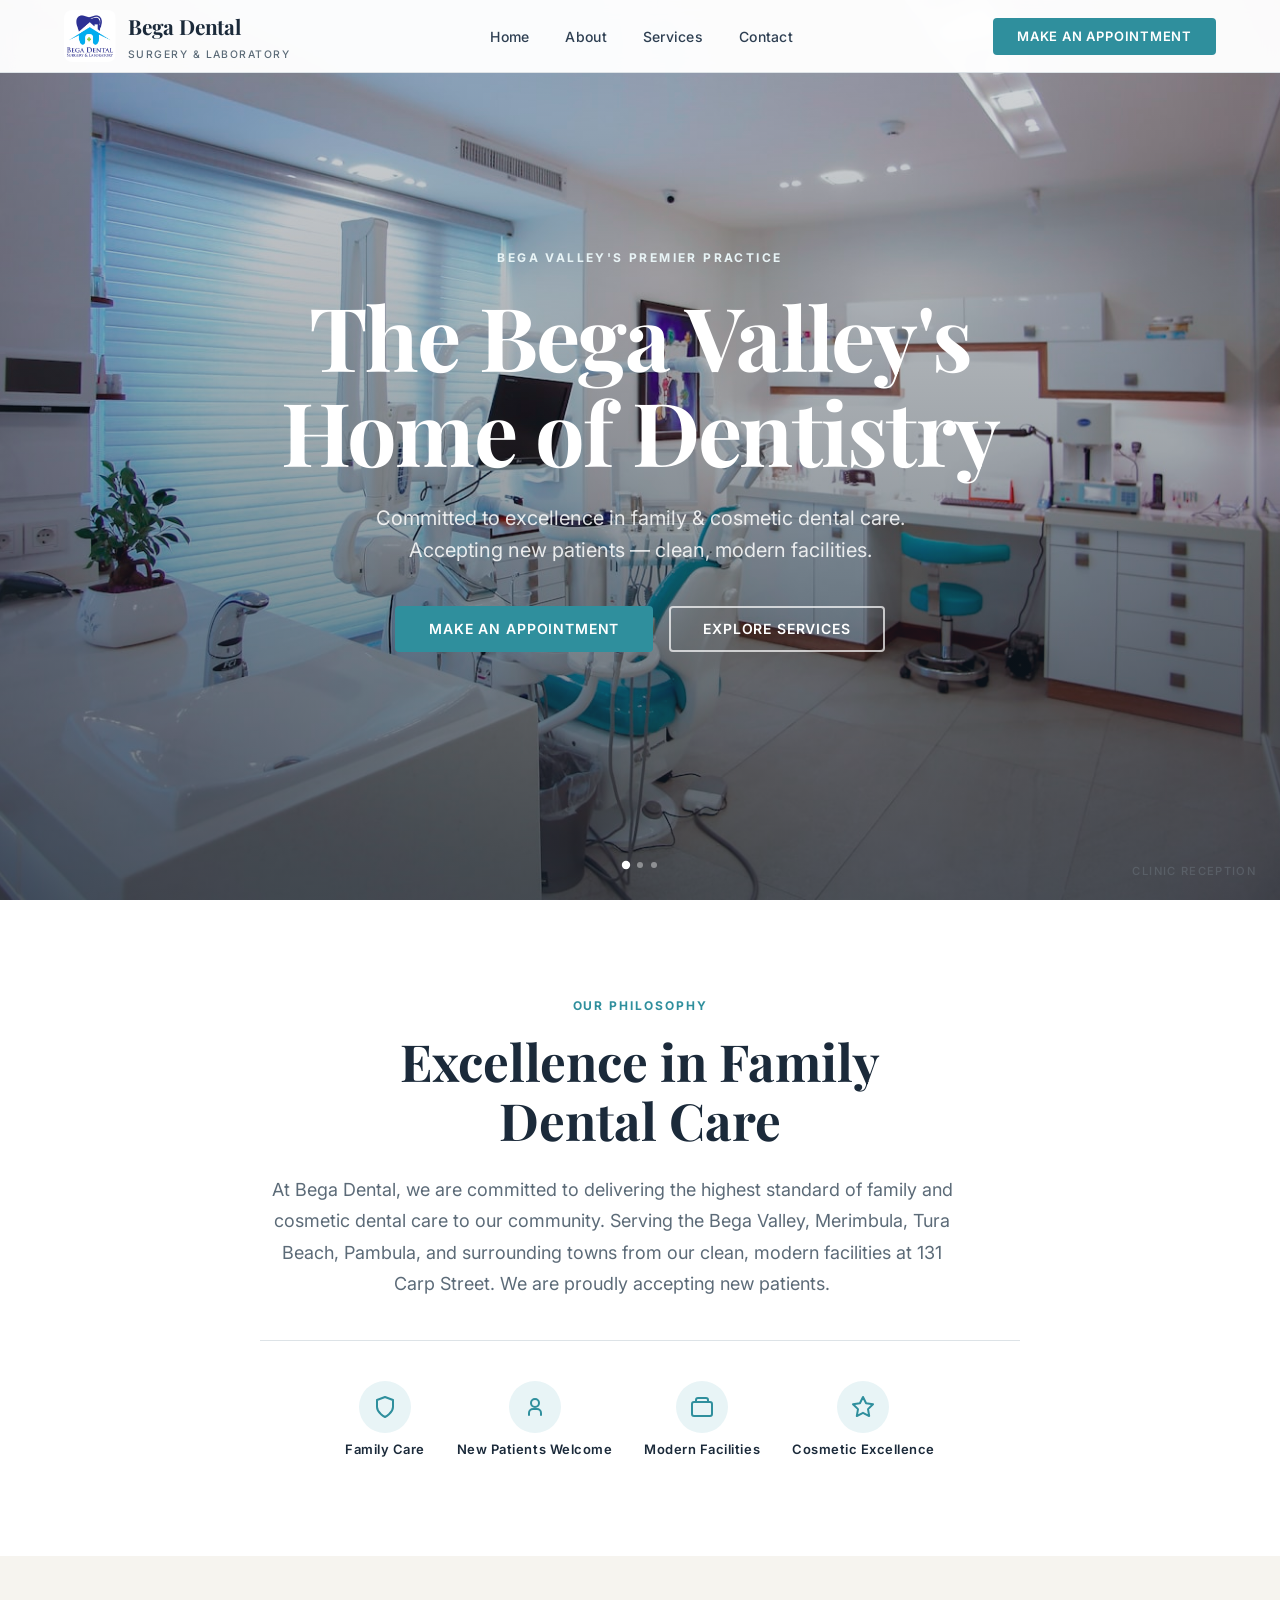
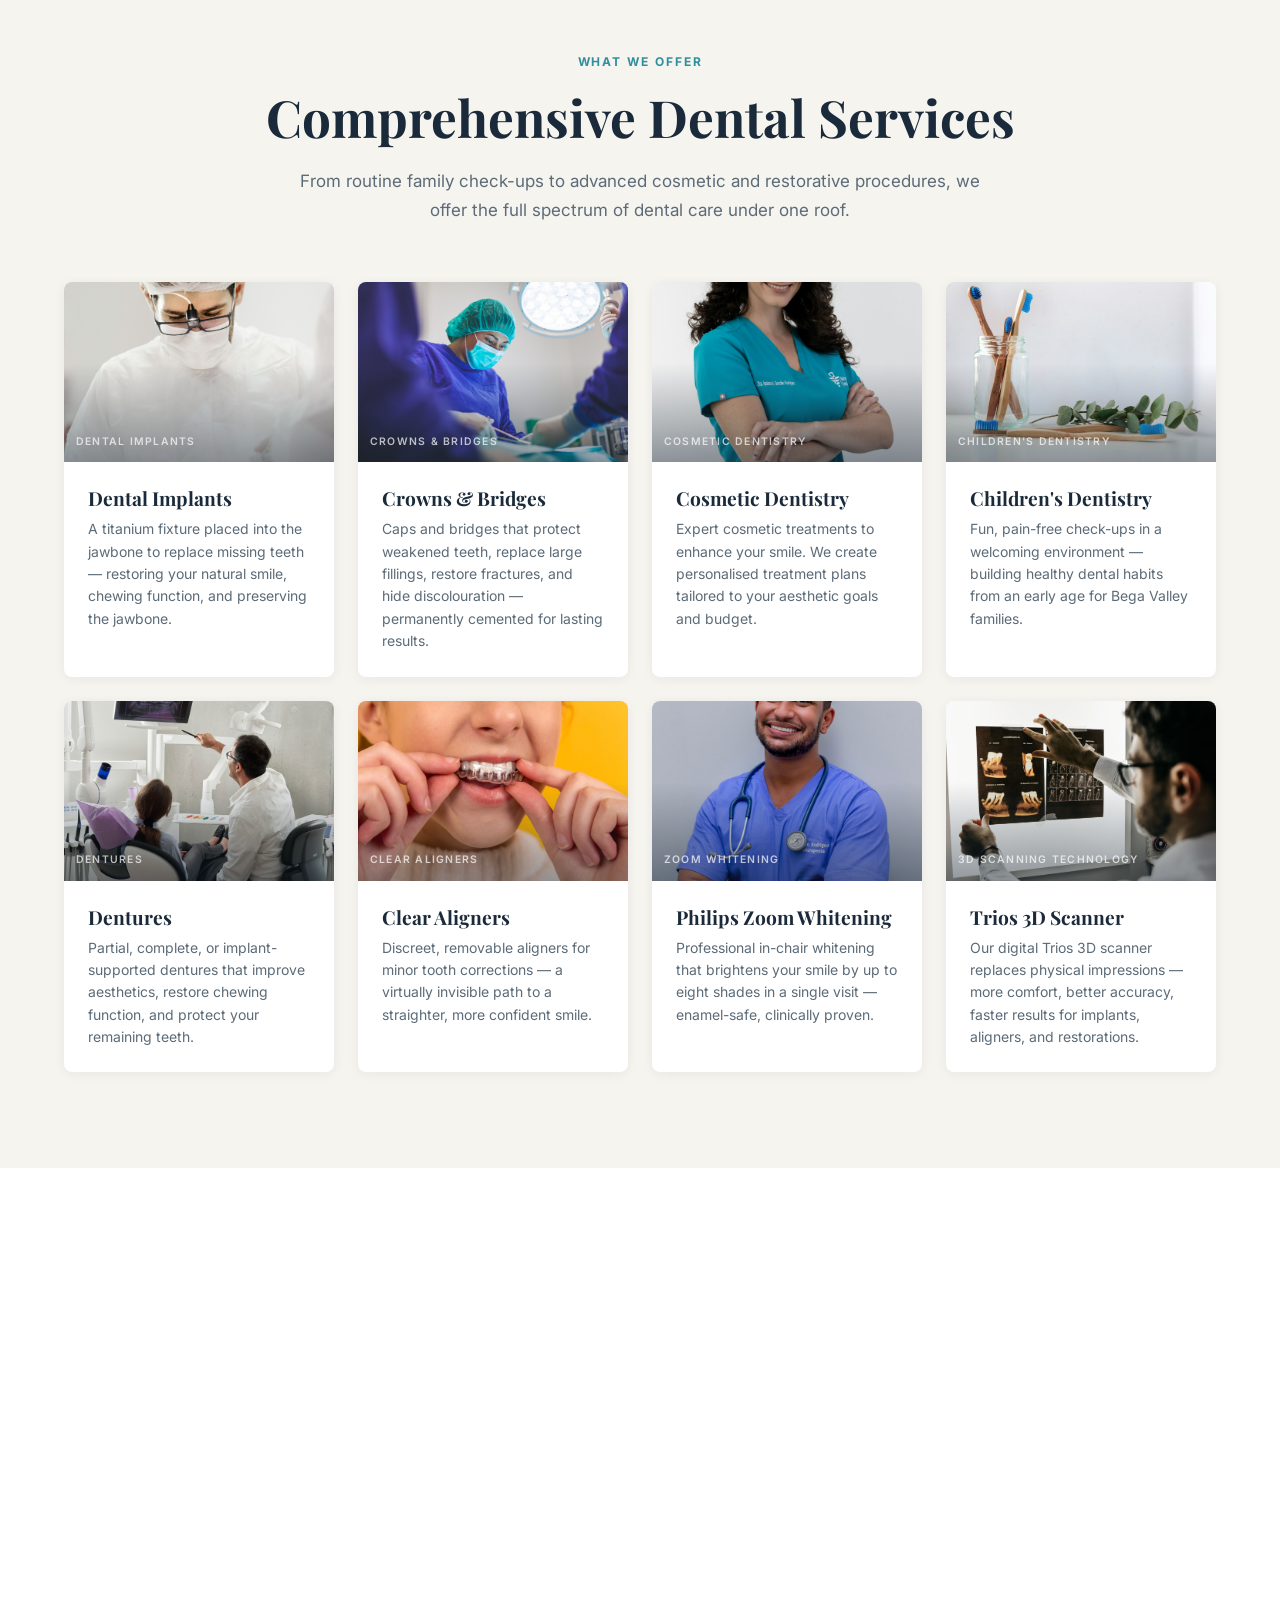
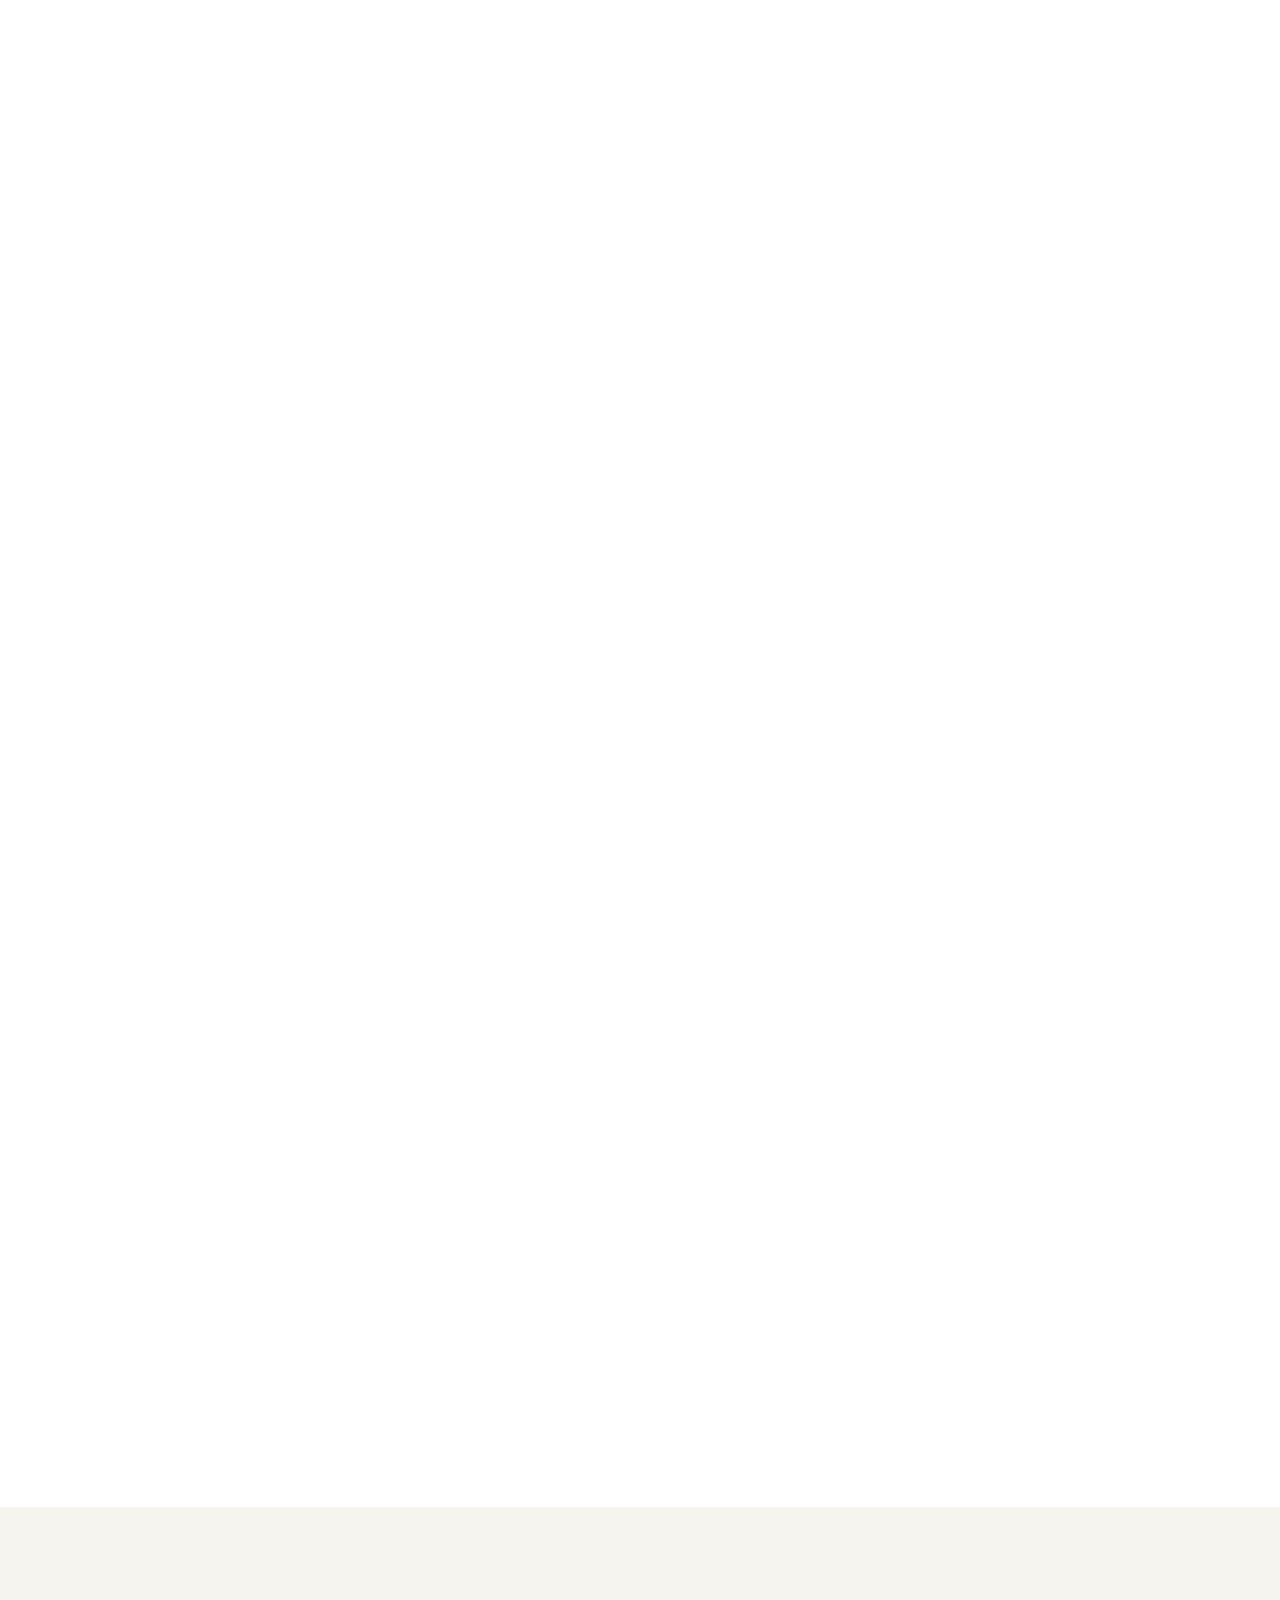
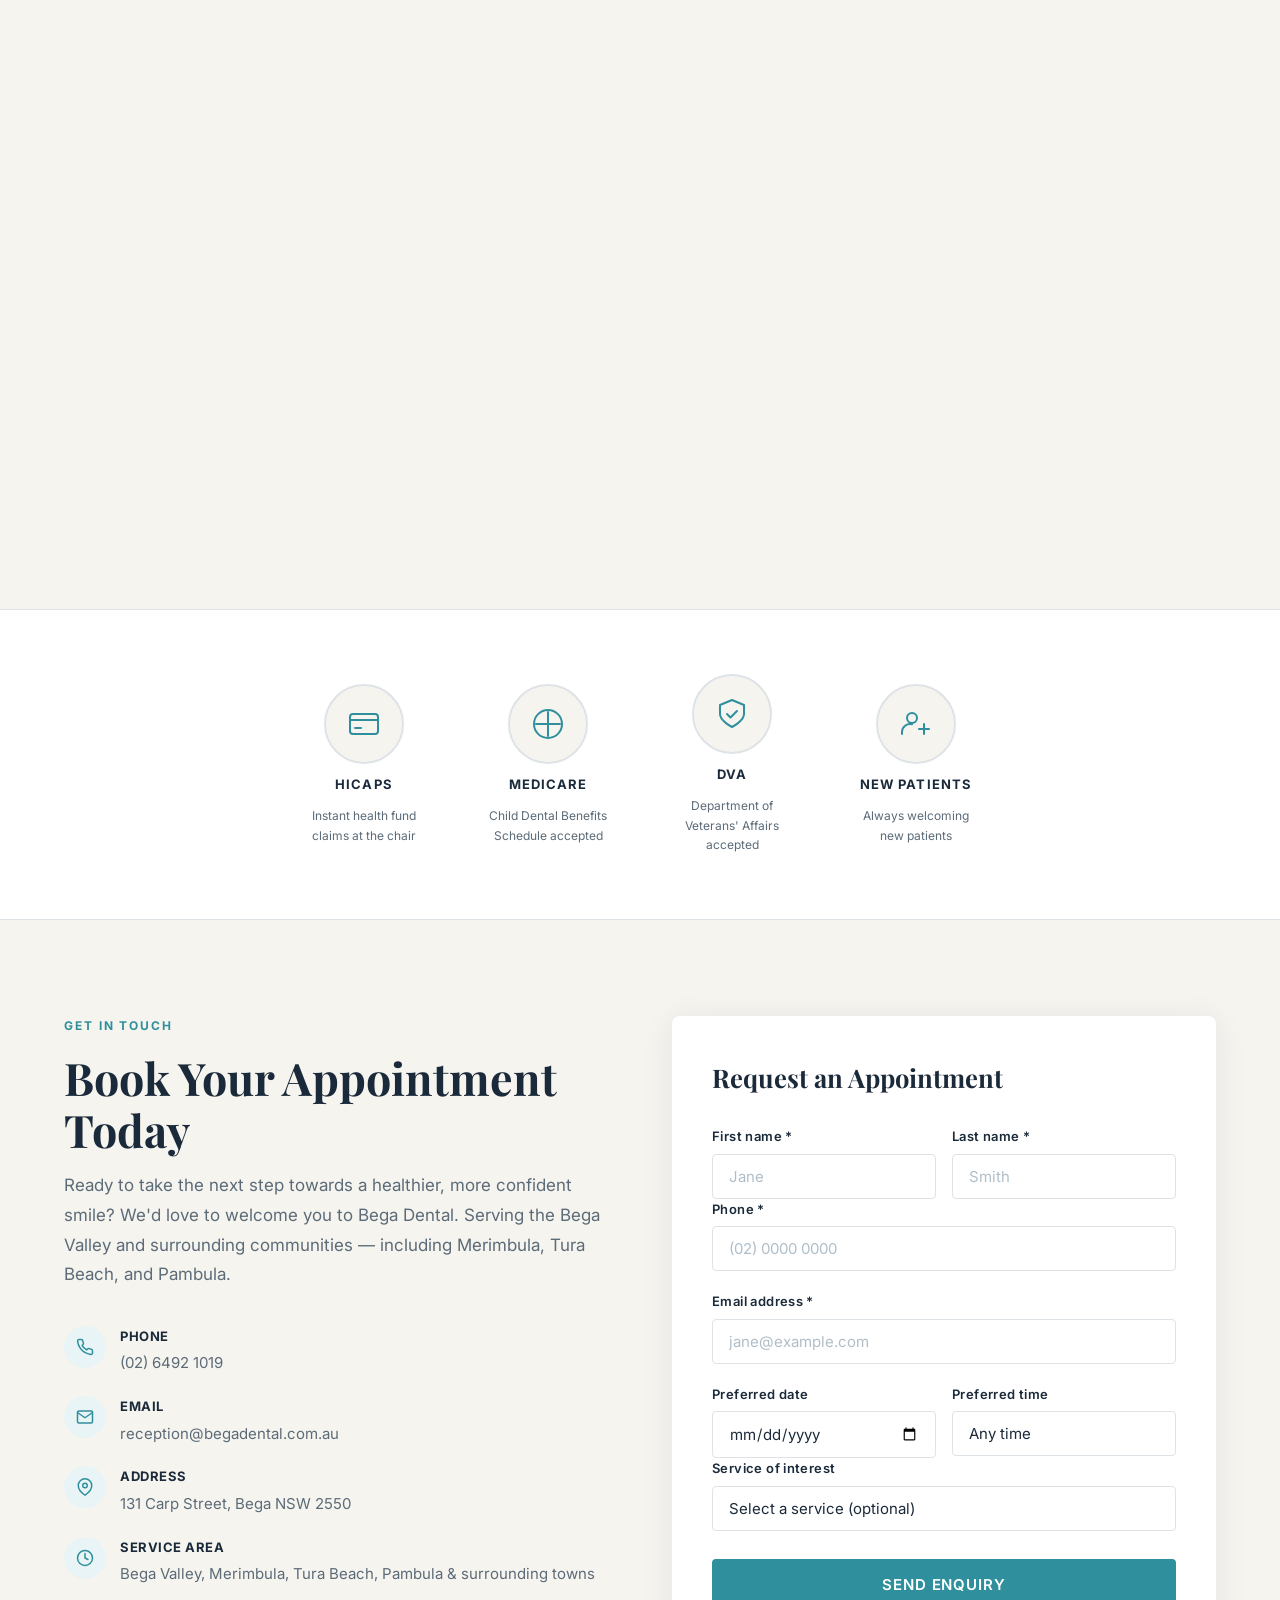
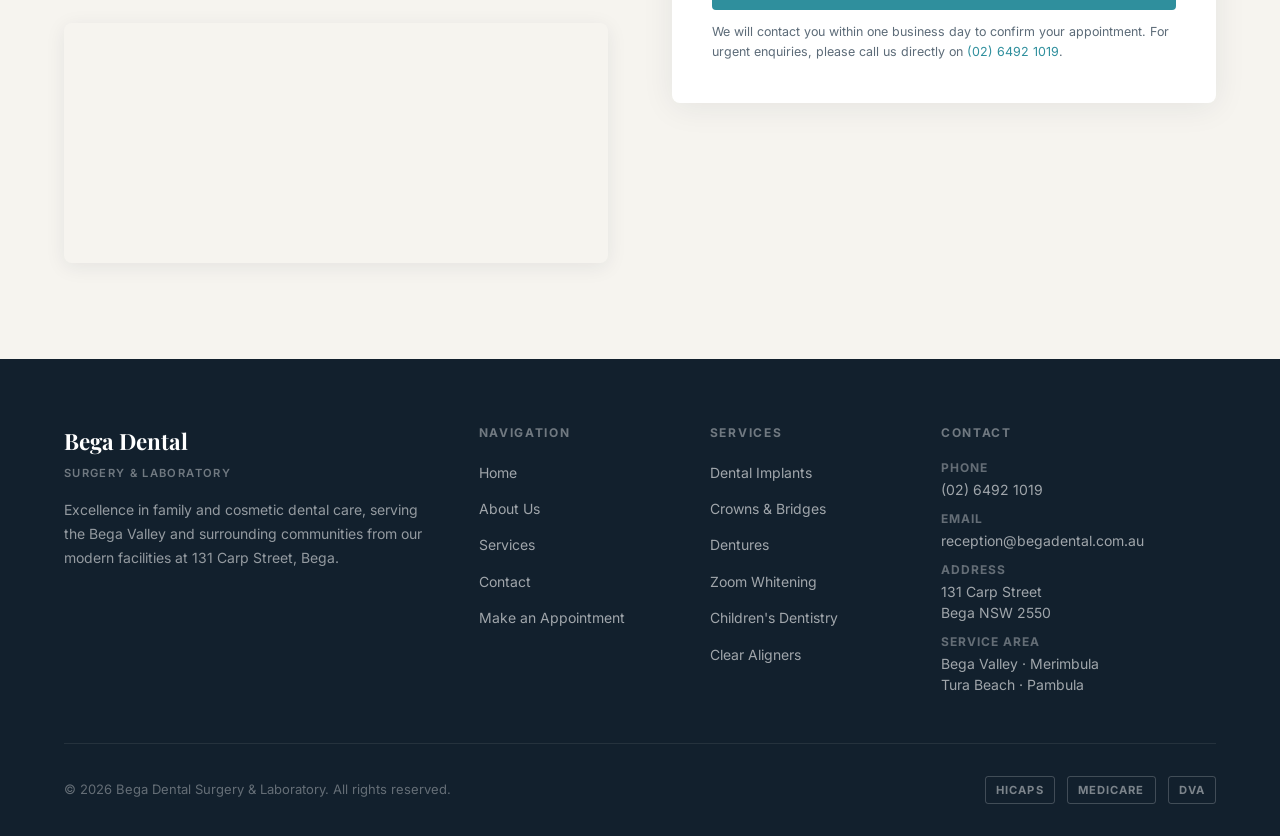
==== index.html @ 16ac5fbd "Bega Dental website redesign preview Single-page homepage concept with the practice's real content (" ====
<!DOCTYPE html>
<html lang="en">
<head>
  <meta charset="UTF-8">
  <meta name="viewport" content="width=device-width, initial-scale=1.0">
  <title>Bega Dental — Excellence in Family Dental Care</title>
  <meta name="description" content="Bega Dental provides excellence in family and cosmetic dental care in Bega Valley, Merimbula, Tura Beach, and Pambula. Call (02) 6492 1019.">
  <link rel="preconnect" href="https://fonts.googleapis.com">
  <link rel="preconnect" href="https://fonts.gstatic.com" crossorigin>
  <link href="https://fonts.googleapis.com/css2?family=Playfair+Display:wght@400;700&family=Inter:wght@400;500;600;700&display=swap" rel="stylesheet">
  <link rel="stylesheet" href="styles.css">
</head>
<body>

  <a class="skip-link" href="#main">Skip to main content</a>

  <!-- ========================================================
       NAV
       ======================================================== -->
  <nav id="site-nav" aria-label="Main navigation">
    <div class="container">
      <div class="nav-inner">
        <a href="#" class="nav-logo" aria-label="Bega Dental — home">
          <img class="nav-logo-img" src="images/logo.jpg" alt="Bega Dental Surgery &amp; Laboratory logo" width="52" height="52">
          <span class="nav-logo-text">
            <span class="nav-logo-name">Bega Dental</span>
            <span class="nav-logo-sub">Surgery &amp; Laboratory</span>
          </span>
        </a>

        <ul class="nav-links" role="list">
          <li><a href="#">Home</a></li>
          <li><a href="#mission">About</a></li>
          <li><a href="#services">Services</a></li>
          <li><a href="#contact">Contact</a></li>
        </ul>

        <a href="#contact" class="btn btn-primary nav-cta">Make an Appointment</a>

        <button
          class="nav-hamburger"
          aria-label="Toggle navigation menu"
          aria-expanded="false"
          aria-controls="mobile-menu"
        >
          <span></span>
          <span></span>
          <span></span>
        </button>
      </div>

      <div class="nav-mobile" id="mobile-menu" role="navigation" aria-label="Mobile navigation">
        <a href="#">Home</a>
        <a href="#mission">About</a>
        <a href="#services">Services</a>
        <a href="#contact">Contact</a>
        <a href="#contact" class="btn btn-primary" style="margin-top:8px;text-align:center;">Make an Appointment</a>
      </div>
    </div>
  </nav>

  <main id="main">

    <!-- ========================================================
         HERO
         ======================================================== -->
    <section id="hero" aria-label="Hero banner">

      <div class="hero-slides" role="region" aria-label="Hero image carousel">

        <div class="hero-slide active" aria-hidden="false">
          <div class="hero-img" aria-label="Bega Dental clinic reception area">
            <div class="hero-img-caption">Clinic reception</div>
          </div>
        </div>

        <div class="hero-slide" aria-hidden="true">
          <div class="hero-img" aria-label="Bega Dental treatment room">
            <div class="hero-img-caption">Treatment room</div>
          </div>
        </div>

        <div class="hero-slide" aria-hidden="true">
          <div class="hero-img" aria-label="Bega Dental dental suite">
            <div class="hero-img-caption">Dental suite</div>
          </div>
        </div>

      </div>

      <div class="hero-overlay" aria-hidden="true"></div>

      <div class="hero-content">
        <p class="hero-eyebrow">Bega Valley's Premier Practice</p>
        <h1 class="hero-title">The Bega Valley's<br>Home of Dentistry</h1>
        <p class="hero-subtitle">
          Committed to excellence in family &amp; cosmetic dental care.<br>
          Accepting new patients — clean, modern facilities.
        </p>
        <div class="hero-ctas">
          <a href="#contact" class="btn btn-primary">Make an Appointment</a>
          <a href="#services" class="btn btn-secondary">Explore Services</a>
        </div>
      </div>

      <div class="hero-indicators" role="tablist" aria-label="Hero slide indicators">
        <button class="hero-dot active" role="tab" aria-selected="true"  aria-label="Slide 1"></button>
        <button class="hero-dot"        role="tab" aria-selected="false" aria-label="Slide 2"></button>
        <button class="hero-dot"        role="tab" aria-selected="false" aria-label="Slide 3"></button>
      </div>

    </section>

    <!-- ========================================================
         MISSION BEAT
         ======================================================== -->
    <section id="mission" aria-labelledby="mission-title">
      <div class="container">
        <div class="mission-inner">
          <p class="section-label reveal">Our Philosophy</p>
          <h2 class="section-title reveal" id="mission-title">
            Excellence in Family<br>Dental Care
          </h2>
          <p class="section-body reveal">
            At Bega Dental, we are committed to delivering the highest standard of
            family and cosmetic dental care to our community. Serving the Bega Valley,
            Merimbula, Tura Beach, Pambula, and surrounding towns from our clean,
            modern facilities at 131 Carp Street. We are proudly accepting new patients.
          </p>

          <div class="mission-badges reveal">

            <div class="mission-badge">
              <div class="mission-badge-icon" aria-hidden="true">
                <svg viewBox="0 0 24 24" fill="none" stroke-width="2" stroke-linecap="round" stroke-linejoin="round">
                  <path d="M12 22s8-4 8-10V5l-8-3-8 3v7c0 6 8 10 8 10z"/>
                </svg>
              </div>
              <span class="mission-badge-label">Family Care</span>
            </div>

            <div class="mission-badge">
              <div class="mission-badge-icon" aria-hidden="true">
                <svg viewBox="0 0 24 24" fill="none" stroke-width="2" stroke-linecap="round" stroke-linejoin="round">
                  <circle cx="12" cy="8" r="4"/>
                  <path d="M6 20v-2a4 4 0 0 1 4-4h4a4 4 0 0 1 4 4v2"/>
                </svg>
              </div>
              <span class="mission-badge-label">New Patients Welcome</span>
            </div>

            <div class="mission-badge">
              <div class="mission-badge-icon" aria-hidden="true">
                <svg viewBox="0 0 24 24" fill="none" stroke-width="2" stroke-linecap="round" stroke-linejoin="round">
                  <rect x="2" y="7" width="20" height="14" rx="2" ry="2"/>
                  <path d="M16 3H8a2 2 0 0 0-2 2v2h12V5a2 2 0 0 0-2-2z"/>
                </svg>
              </div>
              <span class="mission-badge-label">Modern Facilities</span>
            </div>

            <div class="mission-badge">
              <div class="mission-badge-icon" aria-hidden="true">
                <svg viewBox="0 0 24 24" fill="none" stroke-width="2" stroke-linecap="round" stroke-linejoin="round">
                  <path d="M12 2l3.09 6.26L22 9.27l-5 4.87 1.18 6.88L12 17.77l-6.18 3.25L7 14.14 2 9.27l6.91-1.01L12 2z"/>
                </svg>
              </div>
              <span class="mission-badge-label">Cosmetic Excellence</span>
            </div>

          </div>
        </div>
      </div>
    </section>

    <!-- ========================================================
         SERVICES GRID
         ======================================================== -->
    <section id="services" aria-labelledby="services-title">
      <div class="container">

        <header class="services-header">
          <p class="section-label reveal">What We Offer</p>
          <h2 class="section-title reveal" id="services-title">Comprehensive Dental Services</h2>
          <p class="section-body reveal">
            From routine family check-ups to advanced cosmetic and restorative procedures,
            we offer the full spectrum of dental care under one roof.
          </p>
        </header>

        <div class="services-grid" role="list">

          <article class="service-card reveal reveal-delay-1" data-service="implants" role="listitem">
            <div class="service-img" aria-hidden="true">
              <div class="service-img-bg"></div>
              <span class="service-img-label">Dental implants</span>
            </div>
            <div class="service-body">
              <h3 class="service-name">Dental Implants</h3>
              <p class="service-desc">A titanium fixture placed into the jawbone to replace missing teeth — restoring your natural smile, chewing function, and preserving the jawbone.</p>
            </div>
          </article>

          <article class="service-card reveal reveal-delay-2" data-service="crowns" role="listitem">
            <div class="service-img" aria-hidden="true">
              <div class="service-img-bg"></div>
              <span class="service-img-label">Crowns &amp; bridges</span>
            </div>
            <div class="service-body">
              <h3 class="service-name">Crowns &amp; Bridges</h3>
              <p class="service-desc">Caps and bridges that protect weakened teeth, replace large fillings, restore fractures, and hide discolouration — permanently cemented for lasting results.</p>
            </div>
          </article>

          <article class="service-card reveal reveal-delay-3" data-service="cosmetic" role="listitem">
            <div class="service-img" aria-hidden="true">
              <div class="service-img-bg"></div>
              <span class="service-img-label">Cosmetic dentistry</span>
            </div>
            <div class="service-body">
              <h3 class="service-name">Cosmetic Dentistry</h3>
              <p class="service-desc">Expert cosmetic treatments to enhance your smile. We create personalised treatment plans tailored to your aesthetic goals and budget.</p>
            </div>
          </article>

          <article class="service-card reveal reveal-delay-4" data-service="children" role="listitem">
            <div class="service-img" aria-hidden="true">
              <div class="service-img-bg"></div>
              <span class="service-img-label">Children's dentistry</span>
            </div>
            <div class="service-body">
              <h3 class="service-name">Children's Dentistry</h3>
              <p class="service-desc">Fun, pain-free check-ups in a welcoming environment — building healthy dental habits from an early age for Bega Valley families.</p>
            </div>
          </article>

          <article class="service-card reveal reveal-delay-1" data-service="dentures" role="listitem">
            <div class="service-img" aria-hidden="true">
              <div class="service-img-bg"></div>
              <span class="service-img-label">Dentures</span>
            </div>
            <div class="service-body">
              <h3 class="service-name">Dentures</h3>
              <p class="service-desc">Partial, complete, or implant-supported dentures that improve aesthetics, restore chewing function, and protect your remaining teeth.</p>
            </div>
          </article>

          <article class="service-card reveal reveal-delay-2" data-service="aligners" role="listitem">
            <div class="service-img" aria-hidden="true">
              <div class="service-img-bg"></div>
              <span class="service-img-label">Clear aligners</span>
            </div>
            <div class="service-body">
              <h3 class="service-name">Clear Aligners</h3>
              <p class="service-desc">Discreet, removable aligners for minor tooth corrections — a virtually invisible path to a straighter, more confident smile.</p>
            </div>
          </article>

          <article class="service-card reveal reveal-delay-3" data-service="whitening" role="listitem">
            <div class="service-img" aria-hidden="true">
              <div class="service-img-bg"></div>
              <span class="service-img-label">Zoom whitening</span>
            </div>
            <div class="service-body">
              <h3 class="service-name">Philips Zoom Whitening</h3>
              <p class="service-desc">Professional in-chair whitening that brightens your smile by up to eight shades in a single visit — enamel-safe, clinically proven.</p>
            </div>
          </article>

          <article class="service-card reveal reveal-delay-4" data-service="trios" role="listitem">
            <div class="service-img" aria-hidden="true">
              <div class="service-img-bg"></div>
              <span class="service-img-label">3D scanning technology</span>
            </div>
            <div class="service-body">
              <h3 class="service-name">Trios 3D Scanner</h3>
              <p class="service-desc">Our digital Trios 3D scanner replaces physical impressions — more comfort, better accuracy, faster results for implants, aligners, and restorations.</p>
            </div>
          </article>

        </div>

      </div>
    </section>

    <!-- ========================================================
         FEATURE MODULES
         ======================================================== -->
    <section id="features" aria-labelledby="features-title">
      <div class="container">

        <header class="features-intro">
          <p class="section-label reveal">Modern Care</p>
          <h2 class="section-title reveal" id="features-title">Technology &amp; Comfort, Together</h2>
          <p class="section-body reveal">
            We combine the latest dental technology with a calm, patient-centred
            environment so every visit is as comfortable as it is effective.
          </p>
        </header>

        <!-- Feature 1 — Trios 3D Scanner -->
        <div class="feature-module reveal">
          <div class="feature-img-wrap">
            <div class="feature-img-placeholder" aria-label="Trios 3D digital scanner in use">
              <span class="feature-img-caption">Trios 3D digital scanning suite</span>
            </div>
          </div>
          <div class="feature-text">
            <p class="section-label">Advanced Technology</p>
            <h3 class="section-title">Trios 3D Digital Scanner</h3>
            <p class="section-body">
              Say goodbye to uncomfortable physical impressions. Our Trios 3D scanner
              captures a precise digital model of your teeth in minutes — improving
              comfort, accuracy, and turnaround for implants, crowns, bridges, and aligners.
            </p>
            <ul class="feature-list">
              <li>No messy impression material</li>
              <li>Higher accuracy than traditional moulds</li>
              <li>Faster lab turnaround times</li>
              <li>Full digital workflow for implants &amp; restorations</li>
            </ul>
            <a href="#contact" class="btn btn-outline">Ask About 3D Scanning</a>
          </div>
        </div>

        <!-- Feature 2 — Philips Zoom (reversed) -->
        <div class="feature-module reverse reveal">
          <div class="feature-img-wrap">
            <div class="feature-img-placeholder" aria-label="Philips Zoom whitening treatment in progress">
              <span class="feature-img-caption">Philips Zoom in-chair whitening</span>
            </div>
          </div>
          <div class="feature-text">
            <p class="section-label">Cosmetic Excellence</p>
            <h3 class="section-title">Philips Zoom Whitening</h3>
            <p class="section-body">
              Our Philips Zoom in-chair whitening treatment delivers dramatic results in a
              single appointment — brightening your smile up to eight shades while keeping
              your enamel safe.
            </p>
            <ul class="feature-list">
              <li>Up to 8 shades whiter in one visit</li>
              <li>Clinically proven enamel-safe formula</li>
              <li>Immediate, long-lasting results</li>
              <li>Custom take-home maintenance kit available</li>
            </ul>
            <a href="#contact" class="btn btn-outline">Book a Whitening Consultation</a>
          </div>
        </div>

        <!-- Feature 3 — Modern facilities -->
        <div class="feature-module reveal">
          <div class="feature-img-wrap">
            <div class="feature-img-placeholder" aria-label="Modern Bega Dental treatment room interior">
              <span class="feature-img-caption">Modern treatment room</span>
            </div>
          </div>
          <div class="feature-text">
            <p class="section-label">Your Comfort First</p>
            <h3 class="section-title">Clean, Modern Facilities</h3>
            <p class="section-body">
              From the moment you arrive, Bega Dental is designed to put you at ease.
              Our clean, purpose-built clinic creates a calm environment for every patient
              — whether it's a routine check-up or a complex restoration.
            </p>
            <ul class="feature-list">
              <li>Relaxed, welcoming reception area</li>
              <li>Modern, fully equipped treatment rooms</li>
              <li>Family and children-friendly environment</li>
              <li>HICAPS, Medicare, and DVA accepted</li>
            </ul>
            <a href="#contact" class="btn btn-outline">Make an Appointment</a>
          </div>
        </div>

      </div>
    </section>

    <!-- ========================================================
         GALLERY STRIP
         ======================================================== -->
    <section id="gallery" aria-labelledby="gallery-title">
      <div class="container">

        <header class="gallery-header">
          <p class="section-label reveal">Our Practice</p>
          <h2 class="section-title reveal" id="gallery-title">A Look Inside Bega Dental</h2>
        </header>

        <div class="gallery-strip reveal">

          <div class="gallery-tile">
            <div class="gallery-tile-bg" aria-hidden="true"></div>
            <div class="gallery-tile-caption">Reception &amp; waiting area</div>
          </div>

          <div class="gallery-tile">
            <div class="gallery-tile-bg" aria-hidden="true"></div>
            <div class="gallery-tile-caption">Treatment suite one</div>
          </div>

          <div class="gallery-tile">
            <div class="gallery-tile-bg" aria-hidden="true"></div>
            <div class="gallery-tile-caption">Digital scanning room</div>
          </div>

          <div class="gallery-tile">
            <div class="gallery-tile-bg" aria-hidden="true"></div>
            <div class="gallery-tile-caption">Sterilisation bay</div>
          </div>

          <div class="gallery-tile">
            <div class="gallery-tile-bg" aria-hidden="true"></div>
            <div class="gallery-tile-caption">Children's waiting area</div>
          </div>

        </div>

      </div>
    </section>

    <!-- ========================================================
         TRUST STRIP
         ======================================================== -->
    <section id="trust" aria-labelledby="trust-title">
      <div class="container">

        <h2 class="sr-only" id="trust-title">Accepted payment schemes and health funds</h2>

        <div class="trust-inner reveal">

          <div class="trust-item">
            <div class="trust-badge-wrap" aria-hidden="true">
              <!-- HICAPS icon: card reader / tap-to-pay -->
              <svg viewBox="0 0 36 36" fill="none" stroke="#2f8f9d" stroke-width="2" stroke-linecap="round" stroke-linejoin="round">
                <rect x="4" y="8" width="28" height="20" rx="3"/>
                <line x1="4" y1="14" x2="32" y2="14"/>
                <line x1="9" y1="22" x2="15" y2="22"/>
              </svg>
            </div>
            <span class="trust-name">HICAPS</span>
            <span class="trust-desc">Instant health fund claims at the chair</span>
          </div>

          <div class="trust-item">
            <div class="trust-badge-wrap" aria-hidden="true">
              <!-- Medicare: cross / care -->
              <svg viewBox="0 0 36 36" fill="none" stroke="#2f8f9d" stroke-width="2" stroke-linecap="round" stroke-linejoin="round">
                <path d="M18 6v24M6 18h24"/>
                <circle cx="18" cy="18" r="14"/>
              </svg>
            </div>
            <span class="trust-name">Medicare</span>
            <span class="trust-desc">Child Dental Benefits Schedule accepted</span>
          </div>

          <div class="trust-item">
            <div class="trust-badge-wrap" aria-hidden="true">
              <!-- DVA: shield -->
              <svg viewBox="0 0 36 36" fill="none" stroke="#2f8f9d" stroke-width="2" stroke-linecap="round" stroke-linejoin="round">
                <path d="M18 4l12 5v9c0 7-12 13-12 13S6 25 6 18V9L18 4z"/>
                <polyline points="13 18 16.5 21.5 23 15"/>
              </svg>
            </div>
            <span class="trust-name">DVA</span>
            <span class="trust-desc">Department of Veterans' Affairs accepted</span>
          </div>

          <div class="trust-item">
            <div class="trust-badge-wrap" aria-hidden="true">
              <!-- New patients: user-plus -->
              <svg viewBox="0 0 36 36" fill="none" stroke="#2f8f9d" stroke-width="2" stroke-linecap="round" stroke-linejoin="round">
                <circle cx="14" cy="12" r="5"/>
                <path d="M4 28v-2a8 8 0 0 1 10-7.7"/>
                <line x1="26" y1="18" x2="26" y2="28"/>
                <line x1="21" y1="23" x2="31" y2="23"/>
              </svg>
            </div>
            <span class="trust-name">New Patients</span>
            <span class="trust-desc">Always welcoming new patients</span>
          </div>

        </div>

      </div>
    </section>

    <!-- ========================================================
         CONTACT / APPOINTMENT
         ======================================================== -->
    <section id="contact" aria-labelledby="contact-title">
      <div class="container">

        <div class="contact-grid">

          <!-- Left: info + map -->
          <div class="contact-info reveal">
            <p class="section-label">Get in Touch</p>
            <h2 class="section-title" id="contact-title">
              Book Your Appointment Today
            </h2>
            <p class="section-body">
              Ready to take the next step towards a healthier, more confident smile?
              We'd love to welcome you to Bega Dental. Serving the Bega Valley and
              surrounding communities — including Merimbula, Tura Beach, and Pambula.
            </p>

            <div class="contact-details">

              <div class="contact-detail">
                <div class="contact-detail-icon" aria-hidden="true">
                  <svg viewBox="0 0 24 24" fill="none" stroke-width="2" stroke-linecap="round" stroke-linejoin="round">
                    <path d="M22 16.92v3a2 2 0 0 1-2.18 2 19.79 19.79 0 0 1-8.63-3.07 19.5 19.5 0 0 1-6-6 19.79 19.79 0 0 1-3.07-8.67A2 2 0 0 1 4.11 2h3a2 2 0 0 1 2 1.72 12.84 12.84 0 0 0 .7 2.81 2 2 0 0 1-.45 2.11L8.09 9.91a16 16 0 0 0 6 6l1.27-1.27a2 2 0 0 1 2.11-.45 12.84 12.84 0 0 0 2.81.7A2 2 0 0 1 22 16.92z"/>
                  </svg>
                </div>
                <div class="contact-detail-text">
                  <strong>Phone</strong>
                  <a href="tel:0264921019">(02) 6492 1019</a>
                </div>
              </div>

              <div class="contact-detail">
                <div class="contact-detail-icon" aria-hidden="true">
                  <svg viewBox="0 0 24 24" fill="none" stroke-width="2" stroke-linecap="round" stroke-linejoin="round">
                    <path d="M4 4h16c1.1 0 2 .9 2 2v12c0 1.1-.9 2-2 2H4c-1.1 0-2-.9-2-2V6c0-1.1.9-2 2-2z"/>
                    <polyline points="22,6 12,13 2,6"/>
                  </svg>
                </div>
                <div class="contact-detail-text">
                  <strong>Email</strong>
                  <a href="mailto:reception@begadental.com.au">reception@begadental.com.au</a>
                </div>
              </div>

              <div class="contact-detail">
                <div class="contact-detail-icon" aria-hidden="true">
                  <svg viewBox="0 0 24 24" fill="none" stroke-width="2" stroke-linecap="round" stroke-linejoin="round">
                    <path d="M21 10c0 7-9 13-9 13s-9-6-9-13a9 9 0 0 1 18 0z"/>
                    <circle cx="12" cy="10" r="3"/>
                  </svg>
                </div>
                <div class="contact-detail-text">
                  <strong>Address</strong>
                  <span>131 Carp Street, Bega NSW 2550</span>
                </div>
              </div>

              <div class="contact-detail">
                <div class="contact-detail-icon" aria-hidden="true">
                  <svg viewBox="0 0 24 24" fill="none" stroke-width="2" stroke-linecap="round" stroke-linejoin="round">
                    <circle cx="12" cy="12" r="10"/>
                    <polyline points="12 6 12 12 16 14"/>
                  </svg>
                </div>
                <div class="contact-detail-text">
                  <strong>Service Area</strong>
                  <span>Bega Valley, Merimbula, Tura Beach, Pambula &amp; surrounding towns</span>
                </div>
              </div>

            </div>

            <div class="map-embed">
              <iframe
                title="Map showing Bega Dental at 131 Carp Street, Bega NSW 2550"
                src="https://maps.google.com/maps?q=131%20Carp%20Street%2C%20Bega%20NSW%202550&z=15&output=embed"
                loading="lazy"
                referrerpolicy="no-referrer-when-downgrade"
                allowfullscreen></iframe>
            </div>
          </div>

          <!-- Right: appointment form -->
          <div class="appt-form-wrap reveal reveal-delay-2">
            <div class="appt-form" role="region" aria-label="Appointment enquiry form">
              <h3 class="appt-form-title">Request an Appointment</h3>

              <form id="appt-form" novalidate>

                <div class="form-row">
                  <div class="form-group">
                    <label for="f-first">First name <span aria-hidden="true">*</span></label>
                    <input type="text" id="f-first" name="first_name" placeholder="Jane" required autocomplete="given-name">
                  </div>
                  <div class="form-group">
                    <label for="f-last">Last name <span aria-hidden="true">*</span></label>
                    <input type="text" id="f-last" name="last_name" placeholder="Smith" required autocomplete="family-name">
                  </div>
                </div>

                <div class="form-group">
                  <label for="f-phone">Phone <span aria-hidden="true">*</span></label>
                  <input type="tel" id="f-phone" name="phone" placeholder="(02) 0000 0000" required autocomplete="tel">
                </div>

                <div class="form-group">
                  <label for="f-email">Email address <span aria-hidden="true">*</span></label>
                  <input type="email" id="f-email" name="email" placeholder="jane@example.com" required autocomplete="email">
                </div>

                <div class="form-row">
                  <div class="form-group">
                    <label for="f-date">Preferred date</label>
                    <input type="date" id="f-date" name="preferred_date">
                  </div>
                  <div class="form-group">
                    <label for="f-time">Preferred time</label>
                    <select id="f-time" name="preferred_time">
                      <option value="">Any time</option>
                      <option value="morning">Morning (8am–12pm)</option>
                      <option value="afternoon">Afternoon (12pm–5pm)</option>
                    </select>
                  </div>
                </div>

                <div class="form-group">
                  <label for="f-service">Service of interest</label>
                  <select id="f-service" name="service">
                    <option value="">Select a service (optional)</option>
                    <option>General Check-up &amp; Clean</option>
                    <option>Dental Implants</option>
                    <option>Crowns &amp; Bridges</option>
                    <option>Dentures</option>
                    <option>Philips Zoom Whitening</option>
                    <option>Children's Dentistry</option>
                    <option>Clear Aligners</option>
                    <option>Trios 3D Scanning</option>
                    <option>Other</option>
                  </select>
                </div>

                <button type="submit" class="btn btn-primary form-submit">
                  Send Enquiry
                </button>

                <p class="form-note">
                  We will contact you within one business day to confirm your appointment.
                  For urgent enquiries, please call us directly on
                  <a href="tel:0264921019" style="color:var(--accent);">(02) 6492 1019</a>.
                </p>

              </form>

              <div class="form-success" id="form-success" aria-live="polite">
                <svg viewBox="0 0 24 24" fill="none" stroke-width="2" stroke-linecap="round" stroke-linejoin="round" aria-hidden="true">
                  <path d="M22 11.08V12a10 10 0 1 1-5.93-9.14"/>
                  <polyline points="22 4 12 14.01 9 11.01"/>
                </svg>
                <h3>Enquiry Received</h3>
                <p>Thank you — we'll be in touch within one business day to confirm your appointment.</p>
              </div>

            </div>
          </div>

        </div>

      </div>
    </section>

  </main>

  <!-- ========================================================
       FOOTER
       ======================================================== -->
  <footer id="footer">
    <div class="container">

      <div class="footer-grid">

        <div class="footer-brand">
          <div class="footer-brand-name">Bega Dental</div>
          <div class="footer-brand-sub">Surgery &amp; Laboratory</div>
          <p class="footer-brand-desc">
            Excellence in family and cosmetic dental care,
            serving the Bega Valley and surrounding communities
            from our modern facilities at 131 Carp Street, Bega.
          </p>
        </div>

        <div>
          <h3 class="footer-heading">Navigation</h3>
          <ul class="footer-links" role="list">
            <li><a href="#">Home</a></li>
            <li><a href="#mission">About Us</a></li>
            <li><a href="#services">Services</a></li>
            <li><a href="#contact">Contact</a></li>
            <li><a href="#contact">Make an Appointment</a></li>
          </ul>
        </div>

        <div>
          <h3 class="footer-heading">Services</h3>
          <ul class="footer-links" role="list">
            <li><a href="#services">Dental Implants</a></li>
            <li><a href="#services">Crowns &amp; Bridges</a></li>
            <li><a href="#services">Dentures</a></li>
            <li><a href="#services">Zoom Whitening</a></li>
            <li><a href="#services">Children's Dentistry</a></li>
            <li><a href="#services">Clear Aligners</a></li>
          </ul>
        </div>

        <div>
          <h3 class="footer-heading">Contact</h3>
          <div class="footer-contact-items">
            <div class="footer-contact-item">
              <strong>Phone</strong>
              <a href="tel:0264921019">(02) 6492 1019</a>
            </div>
            <div class="footer-contact-item">
              <strong>Email</strong>
              <a href="mailto:reception@begadental.com.au">reception@begadental.com.au</a>
            </div>
            <div class="footer-contact-item">
              <strong>Address</strong>
              131 Carp Street<br>Bega NSW 2550
            </div>
            <div class="footer-contact-item">
              <strong>Service Area</strong>
              Bega Valley · Merimbula<br>Tura Beach · Pambula
            </div>
          </div>
        </div>

      </div>

      <div class="footer-bottom">
        <p class="footer-copy">
          &copy; 2026 Bega Dental Surgery &amp; Laboratory. All rights reserved.
        </p>
        <div class="footer-badges" aria-label="Accepted schemes">
          <span class="footer-badge">HICAPS</span>
          <span class="footer-badge">Medicare</span>
          <span class="footer-badge">DVA</span>
        </div>
      </div>

    </div>
  </footer>

  <!-- Hidden accessible element for screen readers -->
  <style>
    .sr-only {
      position: absolute;
      width: 1px;
      height: 1px;
      padding: 0;
      margin: -1px;
      overflow: hidden;
      clip: rect(0,0,0,0);
      white-space: nowrap;
      border-width: 0;
    }
  </style>

  <script src="main.js"></script>

</body>
</html>
---- styles.css ----
/* ============================================================
   Bega Dental — Marketing Homepage
   Design language: Paddington Dental reference
   ============================================================ */

/* --- Design tokens --- */
:root {
  --ink:          #1b2a3a;
  --ink-light:    #2e3f52;
  --accent:       #2f8f9d;
  --accent-deep:  #1f6b77;
  --accent-pale:  #e8f4f6;
  --bg:           #ffffff;
  --bg-soft:      #f6f4ef;
  --bg-dark:      #12202d;
  --muted:        #5c6b78;
  --border:       #dde3e7;

  --serif:        'Playfair Display', 'Georgia', 'Times New Roman', serif;
  --sans:         'Inter', 'Helvetica Neue', 'Arial', sans-serif;

  --radius:       4px;
  --radius-lg:    8px;

  --transition:   0.25s ease;

  --container:    1200px;
  --section-v:    96px;
}

/* --- Reset & base --- */
*, *::before, *::after {
  box-sizing: border-box;
  margin: 0;
  padding: 0;
}

html {
  scroll-behavior: smooth;
  font-size: 16px;
}

body {
  font-family: var(--sans);
  color: var(--ink);
  background: var(--bg);
  line-height: 1.65;
  -webkit-font-smoothing: antialiased;
}

img {
  display: block;
  max-width: 100%;
}

a {
  color: inherit;
  text-decoration: none;
}

ul {
  list-style: none;
}

/* --- Utility --- */
.container {
  max-width: var(--container);
  margin: 0 auto;
  padding: 0 24px;
}

.btn {
  display: inline-block;
  padding: 14px 32px;
  border-radius: var(--radius);
  font-family: var(--sans);
  font-size: 0.875rem;
  font-weight: 600;
  letter-spacing: 0.06em;
  text-transform: uppercase;
  cursor: pointer;
  transition: background var(--transition), color var(--transition), transform var(--transition), box-shadow var(--transition);
  border: 2px solid transparent;
  line-height: 1;
}

.btn-primary {
  background: var(--accent);
  color: #fff;
  border-color: var(--accent);
}

.btn-primary:hover,
.btn-primary:focus-visible {
  background: var(--accent-deep);
  border-color: var(--accent-deep);
  transform: translateY(-1px);
  box-shadow: 0 6px 20px rgba(31, 107, 119, 0.3);
}

.btn-secondary {
  background: transparent;
  color: #fff;
  border-color: rgba(255,255,255,0.7);
}

.btn-secondary:hover,
.btn-secondary:focus-visible {
  background: rgba(255,255,255,0.12);
  border-color: #fff;
}

.btn-outline {
  background: transparent;
  color: var(--accent);
  border-color: var(--accent);
}

.btn-outline:hover,
.btn-outline:focus-visible {
  background: var(--accent);
  color: #fff;
}

.section-label {
  font-family: var(--sans);
  font-size: 0.75rem;
  font-weight: 700;
  letter-spacing: 0.16em;
  text-transform: uppercase;
  color: var(--accent);
  margin-bottom: 16px;
}

.section-title {
  font-family: var(--serif);
  font-size: clamp(2rem, 4vw, 3.25rem);
  font-weight: 700;
  color: var(--ink);
  line-height: 1.15;
  margin-bottom: 20px;
}

.section-body {
  font-size: 1.0625rem;
  color: var(--muted);
  line-height: 1.75;
  max-width: 64ch;
}

.text-center {
  text-align: center;
}

.text-center .section-body {
  margin-left: auto;
  margin-right: auto;
}

/* ============================================================
   NAV
   ============================================================ */
#site-nav {
  position: fixed;
  top: 0;
  left: 0;
  right: 0;
  z-index: 100;
  background: rgba(255,255,255,0.97);
  backdrop-filter: blur(8px);
  -webkit-backdrop-filter: blur(8px);
  border-bottom: 1px solid var(--border);
  transition: box-shadow var(--transition);
}

#site-nav.scrolled {
  box-shadow: 0 2px 24px rgba(27,42,58,0.1);
}

.nav-inner {
  display: flex;
  align-items: center;
  justify-content: space-between;
  height: 72px;
  gap: 24px;
}

.nav-logo {
  display: flex;
  flex-direction: row;
  align-items: center;
  gap: 12px;
}

.nav-logo-img {
  width: 52px;
  height: 52px;
  object-fit: contain;
  border-radius: 8px;
  flex-shrink: 0;
}

.nav-logo-text {
  display: flex;
  flex-direction: column;
  gap: 2px;
}

.nav-logo-name {
  font-family: var(--serif);
  font-size: 1.3rem;
  font-weight: 700;
  color: var(--ink);
  letter-spacing: -0.01em;
  white-space: nowrap;
}

.nav-logo-sub {
  font-size: 0.65rem;
  font-weight: 500;
  letter-spacing: 0.14em;
  text-transform: uppercase;
  color: var(--muted);
}

.nav-links {
  display: flex;
  align-items: center;
  gap: 36px;
}

.nav-links a {
  font-size: 0.875rem;
  font-weight: 500;
  color: var(--ink-light);
  letter-spacing: 0.02em;
  transition: color var(--transition);
  position: relative;
}

.nav-links a::after {
  content: '';
  position: absolute;
  bottom: -4px;
  left: 0;
  width: 0;
  height: 2px;
  background: var(--accent);
  transition: width var(--transition);
}

.nav-links a:hover,
.nav-links a:focus-visible {
  color: var(--accent);
}

.nav-links a:hover::after,
.nav-links a:focus-visible::after {
  width: 100%;
}

.nav-cta {
  padding: 10px 22px;
  font-size: 0.8125rem;
}

/* Hamburger */
.nav-hamburger {
  display: none;
  flex-direction: column;
  gap: 5px;
  background: none;
  border: none;
  cursor: pointer;
  padding: 4px;
}

.nav-hamburger span {
  display: block;
  width: 26px;
  height: 2px;
  background: var(--ink);
  border-radius: 2px;
  transition: transform var(--transition), opacity var(--transition);
}

.nav-hamburger[aria-expanded="true"] span:nth-child(1) {
  transform: translateY(7px) rotate(45deg);
}

.nav-hamburger[aria-expanded="true"] span:nth-child(2) {
  opacity: 0;
}

.nav-hamburger[aria-expanded="true"] span:nth-child(3) {
  transform: translateY(-7px) rotate(-45deg);
}

.nav-mobile {
  display: none;
  flex-direction: column;
  padding: 16px 24px 24px;
  border-top: 1px solid var(--border);
  gap: 4px;
  background: #fff;
}

.nav-mobile.open {
  display: flex;
}

.nav-mobile a {
  padding: 10px 0;
  font-size: 1rem;
  font-weight: 500;
  color: var(--ink-light);
  border-bottom: 1px solid var(--border);
  transition: color var(--transition);
}

.nav-mobile a:last-child {
  border-bottom: none;
}

.nav-mobile a:hover {
  color: var(--accent);
}

/* ============================================================
   HERO
   ============================================================ */
#hero {
  position: relative;
  height: 100vh;
  min-height: 620px;
  overflow: hidden;
  display: flex;
  align-items: center;
  justify-content: center;
}

.hero-slides {
  position: absolute;
  inset: 0;
}

.hero-slide {
  position: absolute;
  inset: 0;
  opacity: 0;
  transition: opacity 1.2s ease;
}

.hero-slide.active {
  opacity: 1;
}

/* Gradient-based photo placeholders — each with a distinct clinic-toned palette */
.hero-slide:nth-child(1) .hero-img {
  background-image: url("images/img03.jpg");
}

.hero-slide:nth-child(2) .hero-img {
  background-image: url("images/img02.jpg");
}

.hero-slide:nth-child(3) .hero-img {
  background-image: url("images/img07.jpg");
}

.hero-img {
  width: 100%;
  height: 100%;
  background-size: cover;
  background-position: center;
  background-repeat: no-repeat;
}

.hero-img-caption {
  position: absolute;
  bottom: 20px;
  right: 24px;
  font-size: 0.7rem;
  font-weight: 500;
  letter-spacing: 0.12em;
  text-transform: uppercase;
  color: rgba(255,255,255,0.55);
}

/* Gradient overlay */
.hero-overlay {
  position: absolute;
  inset: 0;
  background: linear-gradient(
    to bottom,
    rgba(18,32,45,0.15) 0%,
    rgba(18,32,45,0.35) 40%,
    rgba(18,32,45,0.65) 100%
  );
}

.hero-content {
  position: relative;
  z-index: 2;
  text-align: center;
  padding: 0 24px;
  max-width: 860px;
}

.hero-eyebrow {
  font-family: var(--sans);
  font-size: 0.75rem;
  font-weight: 700;
  letter-spacing: 0.2em;
  text-transform: uppercase;
  color: var(--accent-pale);
  margin-bottom: 20px;
  opacity: 0;
  animation: fadeUp 0.8s 0.3s forwards;
}

.hero-title {
  font-family: var(--serif);
  font-size: clamp(2.8rem, 7vw, 5.5rem);
  font-weight: 700;
  color: #fff;
  line-height: 1.08;
  margin-bottom: 24px;
  letter-spacing: -0.02em;
  opacity: 0;
  animation: fadeUp 0.8s 0.5s forwards;
}

.hero-subtitle {
  font-family: var(--sans);
  font-size: clamp(1rem, 2.5vw, 1.25rem);
  color: rgba(255,255,255,0.85);
  margin-bottom: 40px;
  line-height: 1.6;
  opacity: 0;
  animation: fadeUp 0.8s 0.7s forwards;
}

.hero-ctas {
  display: flex;
  gap: 16px;
  justify-content: center;
  flex-wrap: wrap;
  opacity: 0;
  animation: fadeUp 0.8s 0.9s forwards;
}

/* Slide indicators */
.hero-indicators {
  position: absolute;
  bottom: 32px;
  left: 50%;
  transform: translateX(-50%);
  display: flex;
  gap: 8px;
  z-index: 3;
}

.hero-dot {
  width: 6px;
  height: 6px;
  border-radius: 50%;
  background: rgba(255,255,255,0.4);
  border: none;
  cursor: pointer;
  transition: background var(--transition), transform var(--transition);
  padding: 0;
}

.hero-dot.active {
  background: #fff;
  transform: scale(1.4);
}

@keyframes fadeUp {
  from { opacity: 0; transform: translateY(24px); }
  to   { opacity: 1; transform: translateY(0); }
}

/* ============================================================
   MISSION BEAT
   ============================================================ */
#mission {
  padding: var(--section-v) 0;
  background: var(--bg);
  text-align: center;
}

.mission-inner {
  max-width: 760px;
  margin: 0 auto;
}

.mission-inner .section-title {
  margin-bottom: 24px;
}

.mission-inner .section-body {
  font-size: 1.125rem;
  margin-bottom: 28px;
}

.mission-badges {
  display: flex;
  align-items: center;
  justify-content: center;
  gap: 32px;
  flex-wrap: wrap;
  margin-top: 40px;
  padding-top: 40px;
  border-top: 1px solid var(--border);
}

.mission-badge {
  display: flex;
  flex-direction: column;
  align-items: center;
  gap: 6px;
}

.mission-badge-icon {
  width: 52px;
  height: 52px;
  border-radius: 50%;
  background: var(--accent-pale);
  display: flex;
  align-items: center;
  justify-content: center;
}

.mission-badge-icon svg {
  width: 24px;
  height: 24px;
  stroke: var(--accent);
}

.mission-badge-label {
  font-size: 0.8125rem;
  font-weight: 600;
  color: var(--ink);
  letter-spacing: 0.04em;
}

/* ============================================================
   SERVICES GRID
   ============================================================ */
#services {
  padding: var(--section-v) 0;
  background: var(--bg-soft);
}

.services-header {
  text-align: center;
  margin-bottom: 56px;
}

.services-header .section-body {
  margin: 0 auto;
}

.services-grid {
  display: grid;
  grid-template-columns: repeat(4, 1fr);
  gap: 24px;
}

.service-card {
  background: #fff;
  border-radius: var(--radius-lg);
  overflow: hidden;
  transition: transform var(--transition), box-shadow var(--transition);
  box-shadow: 0 2px 12px rgba(27,42,58,0.06);
}

.service-card:hover {
  transform: translateY(-6px);
  box-shadow: 0 16px 40px rgba(27,42,58,0.12);
}

.service-img {
  height: 180px;
  position: relative;
  overflow: hidden;
  display: flex;
  align-items: flex-end;
  padding: 12px;
}

.service-img-bg {
  position: absolute;
  inset: 0;
  background-size: cover;
  background-position: center;
  background-repeat: no-repeat;
}

.service-img-label {
  position: relative;
  z-index: 1;
  font-size: 0.65rem;
  font-weight: 600;
  letter-spacing: 0.12em;
  text-transform: uppercase;
  color: rgba(255,255,255,0.7);
}

/* Service card gradient backgrounds */
.service-card[data-service="implants"] .service-img-bg {
  background-image: linear-gradient(to top, rgba(18,32,45,0.45), rgba(18,32,45,0) 55%), url("images/img05.jpg");
}

.service-card[data-service="crowns"] .service-img-bg {
  background-image: linear-gradient(to top, rgba(18,32,45,0.45), rgba(18,32,45,0) 55%), url("images/img11.jpg");
}

.service-card[data-service="cosmetic"] .service-img-bg {
  background-image: linear-gradient(to top, rgba(18,32,45,0.45), rgba(18,32,45,0) 55%), url("images/img14.jpg");
}

.service-card[data-service="children"] .service-img-bg {
  background-image: linear-gradient(to top, rgba(18,32,45,0.45), rgba(18,32,45,0) 55%), url("images/img12.jpg");
}

.service-card[data-service="dentures"] .service-img-bg {
  background-image: linear-gradient(to top, rgba(18,32,45,0.45), rgba(18,32,45,0) 55%), url("images/img02.jpg");
}

.service-card[data-service="aligners"] .service-img-bg {
  background-image: linear-gradient(to top, rgba(18,32,45,0.45), rgba(18,32,45,0) 55%), url("images/img04.jpg");
}

.service-card[data-service="whitening"] .service-img-bg {
  background-image: linear-gradient(to top, rgba(18,32,45,0.45), rgba(18,32,45,0) 55%), url("images/img13.jpg");
}

.service-card[data-service="trios"] .service-img-bg {
  background-image: linear-gradient(to top, rgba(18,32,45,0.45), rgba(18,32,45,0) 55%), url("images/img01.jpg");
}

.service-body {
  padding: 24px;
}

.service-name {
  font-family: var(--serif);
  font-size: 1.2rem;
  font-weight: 700;
  color: var(--ink);
  margin-bottom: 8px;
  line-height: 1.25;
}

.service-desc {
  font-size: 0.875rem;
  color: var(--muted);
  line-height: 1.6;
}

/* ============================================================
   FEATURE MODULES (alternating)
   ============================================================ */
#features {
  padding: var(--section-v) 0;
  background: var(--bg);
}

.features-intro {
  text-align: center;
  margin-bottom: 72px;
}

.features-intro .section-body {
  margin: 0 auto;
}

.feature-module {
  display: grid;
  grid-template-columns: 1fr 1fr;
  gap: 72px;
  align-items: center;
  margin-bottom: 96px;
}

.feature-module:last-child {
  margin-bottom: 0;
}

.feature-module.reverse {
  direction: rtl;
}

.feature-module.reverse > * {
  direction: ltr;
}

.feature-img-wrap {
  border-radius: var(--radius-lg);
  overflow: hidden;
  aspect-ratio: 4/3;
  position: relative;
}

.feature-img-placeholder {
  width: 100%;
  height: 100%;
  min-height: 340px;
  display: flex;
  align-items: flex-end;
  padding: 20px;
  background-size: cover;
  background-position: center;
  background-repeat: no-repeat;
}

.feature-img-caption {
  position: relative;
  z-index: 1;
  font-size: 0.65rem;
  font-weight: 600;
  letter-spacing: 0.12em;
  text-transform: uppercase;
  color: rgba(255,255,255,0.6);
}

.feature-module:nth-child(1) .feature-img-placeholder {
  background-image: linear-gradient(to top, rgba(18,32,45,0.5), rgba(18,32,45,0) 55%), url("images/img02.jpg");
}

.feature-module:nth-child(2) .feature-img-placeholder {
  background-image: linear-gradient(to top, rgba(18,32,45,0.5), rgba(18,32,45,0) 55%), url("images/img13.jpg");
}

.feature-module:nth-child(3) .feature-img-placeholder {
  background-image: linear-gradient(to top, rgba(18,32,45,0.5), rgba(18,32,45,0) 55%), url("images/img03.jpg");
}

.feature-text .section-label {
  margin-bottom: 12px;
}

.feature-text .section-title {
  font-size: clamp(1.6rem, 3vw, 2.4rem);
  margin-bottom: 16px;
}

.feature-text .section-body {
  margin-bottom: 28px;
}

.feature-list {
  display: flex;
  flex-direction: column;
  gap: 10px;
  margin-bottom: 32px;
}

.feature-list li {
  display: flex;
  align-items: flex-start;
  gap: 10px;
  font-size: 0.9375rem;
  color: var(--ink-light);
}

.feature-list li::before {
  content: '';
  flex-shrink: 0;
  width: 18px;
  height: 18px;
  border-radius: 50%;
  background: var(--accent-pale);
  border: 2px solid var(--accent);
  margin-top: 2px;
  display: flex;
  align-items: center;
  justify-content: center;
  background-image: url("data:image/svg+xml,%3Csvg xmlns='http://www.w3.org/2000/svg' viewBox='0 0 24 24' fill='none' stroke='%232f8f9d' stroke-width='3' stroke-linecap='round' stroke-linejoin='round'%3E%3Cpolyline points='20 6 9 17 4 12'/%3E%3C/svg%3E");
  background-repeat: no-repeat;
  background-position: center;
  background-size: 10px;
}

/* ============================================================
   GALLERY STRIP
   ============================================================ */
#gallery {
  padding: var(--section-v) 0;
  background: var(--bg-soft);
}

.gallery-header {
  text-align: center;
  margin-bottom: 48px;
}

.gallery-strip {
  display: grid;
  grid-template-columns: repeat(5, 1fr);
  gap: 12px;
}

.gallery-tile {
  border-radius: var(--radius);
  overflow: hidden;
  aspect-ratio: 3/4;
  position: relative;
  cursor: pointer;
}

.gallery-tile:nth-child(3) {
  aspect-ratio: 3/5;
}

.gallery-tile-bg {
  width: 100%;
  height: 100%;
  transition: transform 0.5s ease;
  background-size: cover;
  background-position: center;
  background-repeat: no-repeat;
}

.gallery-tile:hover .gallery-tile-bg {
  transform: scale(1.04);
}

.gallery-tile:nth-child(1) .gallery-tile-bg {
  background-image: url("images/img09.jpg");
}

.gallery-tile:nth-child(2) .gallery-tile-bg {
  background-image: url("images/img03.jpg");
}

.gallery-tile:nth-child(3) .gallery-tile-bg {
  background-image: url("images/img01.jpg");
}

.gallery-tile:nth-child(4) .gallery-tile-bg {
  background-image: url("images/img07.jpg");
}

.gallery-tile:nth-child(5) .gallery-tile-bg {
  background-image: url("images/img12.jpg");
}

.gallery-tile-caption {
  position: absolute;
  bottom: 0;
  left: 0;
  right: 0;
  padding: 32px 12px 12px;
  background: linear-gradient(transparent, rgba(18,32,45,0.65));
  font-size: 0.65rem;
  font-weight: 600;
  letter-spacing: 0.12em;
  text-transform: uppercase;
  color: rgba(255,255,255,0.7);
}

/* ============================================================
   TRUST STRIP
   ============================================================ */
#trust {
  padding: 64px 0;
  background: var(--bg);
  border-top: 1px solid var(--border);
  border-bottom: 1px solid var(--border);
}

.trust-inner {
  display: flex;
  align-items: center;
  justify-content: center;
  gap: 64px;
  flex-wrap: wrap;
}

.trust-item {
  display: flex;
  flex-direction: column;
  align-items: center;
  gap: 10px;
}

.trust-badge-wrap {
  width: 80px;
  height: 80px;
  border-radius: 50%;
  background: var(--bg-soft);
  border: 2px solid var(--border);
  display: flex;
  align-items: center;
  justify-content: center;
}

.trust-badge-wrap svg {
  width: 36px;
  height: 36px;
}

.trust-name {
  font-family: var(--sans);
  font-size: 0.8125rem;
  font-weight: 700;
  letter-spacing: 0.08em;
  text-transform: uppercase;
  color: var(--ink);
}

.trust-desc {
  font-size: 0.75rem;
  color: var(--muted);
  text-align: center;
  max-width: 120px;
}

/* ============================================================
   APPOINTMENT / CONTACT
   ============================================================ */
#contact {
  padding: var(--section-v) 0;
  background: var(--bg-soft);
}

.contact-grid {
  display: grid;
  grid-template-columns: 1fr 1fr;
  gap: 64px;
  align-items: start;
}

.contact-info .section-title {
  font-size: clamp(1.8rem, 3.5vw, 2.8rem);
  margin-bottom: 16px;
}

.contact-info .section-body {
  margin-bottom: 36px;
}

.contact-details {
  display: flex;
  flex-direction: column;
  gap: 20px;
  margin-bottom: 36px;
}

.contact-detail {
  display: flex;
  gap: 14px;
  align-items: flex-start;
}

.contact-detail-icon {
  flex-shrink: 0;
  width: 42px;
  height: 42px;
  border-radius: 50%;
  background: var(--accent-pale);
  display: flex;
  align-items: center;
  justify-content: center;
}

.contact-detail-icon svg {
  width: 18px;
  height: 18px;
  stroke: var(--accent);
}

.contact-detail-text strong {
  display: block;
  font-size: 0.8125rem;
  font-weight: 700;
  color: var(--ink);
  letter-spacing: 0.04em;
  text-transform: uppercase;
  margin-bottom: 2px;
}

.contact-detail-text span,
.contact-detail-text a {
  font-size: 0.9375rem;
  color: var(--muted);
  transition: color var(--transition);
}

.contact-detail-text a:hover {
  color: var(--accent);
}

/* Map embed (free keyless Google Maps iframe) */
.map-embed {
  margin-top: 24px;
  height: 240px;
  border-radius: var(--radius-lg);
  overflow: hidden;
  box-shadow: 0 4px 20px rgba(27,42,58,0.08);
}

.map-embed iframe {
  width: 100%;
  height: 100%;
  border: 0;
  display: block;
}

/* Appointment form */
.appt-form {
  background: #fff;
  border-radius: var(--radius-lg);
  padding: 40px;
  box-shadow: 0 4px 32px rgba(27,42,58,0.08);
}

.appt-form-title {
  font-family: var(--serif);
  font-size: 1.6rem;
  font-weight: 700;
  color: var(--ink);
  margin-bottom: 28px;
}

.form-group {
  margin-bottom: 20px;
}

.form-group label {
  display: block;
  font-size: 0.8125rem;
  font-weight: 600;
  color: var(--ink);
  letter-spacing: 0.03em;
  margin-bottom: 6px;
}

.form-group input,
.form-group select,
.form-group textarea {
  width: 100%;
  padding: 12px 16px;
  border: 1.5px solid var(--border);
  border-radius: var(--radius);
  font-family: var(--sans);
  font-size: 0.9375rem;
  color: var(--ink);
  background: #fff;
  transition: border-color var(--transition), box-shadow var(--transition);
  appearance: none;
  -webkit-appearance: none;
}

.form-group input:focus,
.form-group select:focus,
.form-group textarea:focus {
  outline: none;
  border-color: var(--accent);
  box-shadow: 0 0 0 3px rgba(47,143,157,0.15);
}

.form-group input::placeholder,
.form-group textarea::placeholder {
  color: #b0bec8;
}

.form-row {
  display: grid;
  grid-template-columns: 1fr 1fr;
  gap: 16px;
}

.form-row .form-group {
  margin-bottom: 0;
}

.form-note {
  font-size: 0.78rem;
  color: var(--muted);
  margin-top: 12px;
}

.form-submit {
  width: 100%;
  margin-top: 8px;
  padding: 16px;
  font-size: 0.9375rem;
}

/* Success state */
.form-success {
  display: none;
  text-align: center;
  padding: 32px;
  color: var(--accent);
}

.form-success svg {
  width: 48px;
  height: 48px;
  stroke: var(--accent);
  margin-bottom: 16px;
}

.form-success h3 {
  font-family: var(--serif);
  font-size: 1.4rem;
  color: var(--ink);
  margin-bottom: 8px;
}

.form-success p {
  font-size: 0.9375rem;
  color: var(--muted);
}

/* ============================================================
   FOOTER
   ============================================================ */
#footer {
  background: var(--bg-dark);
  color: rgba(255,255,255,0.75);
  padding: 64px 0 32px;
}

.footer-grid {
  display: grid;
  grid-template-columns: 2fr 1fr 1fr 1.5fr;
  gap: 48px;
  margin-bottom: 48px;
}

.footer-brand-name {
  font-family: var(--serif);
  font-size: 1.4rem;
  font-weight: 700;
  color: #fff;
  margin-bottom: 4px;
}

.footer-brand-sub {
  font-size: 0.7rem;
  font-weight: 600;
  letter-spacing: 0.12em;
  text-transform: uppercase;
  color: rgba(255,255,255,0.4);
  margin-bottom: 16px;
}

.footer-brand-desc {
  font-size: 0.875rem;
  line-height: 1.7;
  color: rgba(255,255,255,0.55);
}

.footer-heading {
  font-size: 0.75rem;
  font-weight: 700;
  letter-spacing: 0.14em;
  text-transform: uppercase;
  color: rgba(255,255,255,0.4);
  margin-bottom: 16px;
}

.footer-links {
  display: flex;
  flex-direction: column;
  gap: 10px;
}

.footer-links a {
  font-size: 0.875rem;
  color: rgba(255,255,255,0.6);
  transition: color var(--transition);
}

.footer-links a:hover {
  color: var(--accent);
}

.footer-contact-items {
  display: flex;
  flex-direction: column;
  gap: 10px;
}

.footer-contact-item {
  font-size: 0.875rem;
  color: rgba(255,255,255,0.6);
  line-height: 1.5;
}

.footer-contact-item strong {
  display: block;
  font-size: 0.75rem;
  font-weight: 700;
  letter-spacing: 0.08em;
  text-transform: uppercase;
  color: rgba(255,255,255,0.35);
  margin-bottom: 2px;
}

.footer-contact-item a {
  color: rgba(255,255,255,0.6);
  transition: color var(--transition);
}

.footer-contact-item a:hover {
  color: var(--accent);
}

.footer-bottom {
  padding-top: 32px;
  border-top: 1px solid rgba(255,255,255,0.08);
  display: flex;
  align-items: center;
  justify-content: space-between;
  flex-wrap: wrap;
  gap: 12px;
}

.footer-copy {
  font-size: 0.8125rem;
  color: rgba(255,255,255,0.35);
}

.footer-badges {
  display: flex;
  gap: 12px;
  align-items: center;
}

.footer-badge {
  font-size: 0.7rem;
  font-weight: 700;
  letter-spacing: 0.1em;
  text-transform: uppercase;
  padding: 4px 10px;
  border: 1px solid rgba(255,255,255,0.2);
  border-radius: 3px;
  color: rgba(255,255,255,0.45);
}

/* ============================================================
   SCROLL REVEAL
   ============================================================ */
.reveal {
  opacity: 0;
  transform: translateY(30px);
  transition: opacity 0.7s ease, transform 0.7s ease;
}

.reveal.visible {
  opacity: 1;
  transform: translateY(0);
}

.reveal-delay-1 { transition-delay: 0.1s; }
.reveal-delay-2 { transition-delay: 0.2s; }
.reveal-delay-3 { transition-delay: 0.3s; }
.reveal-delay-4 { transition-delay: 0.4s; }
.reveal-delay-5 { transition-delay: 0.5s; }
.reveal-delay-6 { transition-delay: 0.6s; }
.reveal-delay-7 { transition-delay: 0.7s; }

/* ============================================================
   RESPONSIVE
   ============================================================ */
@media (max-width: 1100px) {
  .services-grid {
    grid-template-columns: repeat(2, 1fr);
  }

  .footer-grid {
    grid-template-columns: 1fr 1fr;
  }
}

@media (max-width: 900px) {
  :root {
    --section-v: 72px;
  }

  .feature-module {
    grid-template-columns: 1fr;
    gap: 36px;
  }

  .feature-module.reverse {
    direction: ltr;
  }

  .gallery-strip {
    grid-template-columns: repeat(3, 1fr);
  }

  .gallery-strip .gallery-tile:nth-child(4),
  .gallery-strip .gallery-tile:nth-child(5) {
    display: none;
  }

  .contact-grid {
    grid-template-columns: 1fr;
    gap: 48px;
  }
}

@media (max-width: 768px) {
  .nav-links, .nav-cta {
    display: none;
  }

  .nav-hamburger {
    display: flex;
  }

  .hero-title {
    font-size: clamp(2rem, 8vw, 3.5rem);
  }

  .services-grid {
    grid-template-columns: 1fr 1fr;
  }

  .form-row {
    grid-template-columns: 1fr;
  }

  .footer-grid {
    grid-template-columns: 1fr;
    gap: 32px;
  }

  .trust-inner {
    gap: 32px;
  }
}

@media (max-width: 480px) {
  .services-grid {
    grid-template-columns: 1fr;
  }

  .gallery-strip {
    grid-template-columns: repeat(2, 1fr);
  }

  .gallery-strip .gallery-tile:nth-child(3),
  .gallery-strip .gallery-tile:nth-child(4),
  .gallery-strip .gallery-tile:nth-child(5) {
    display: none;
  }

  .appt-form {
    padding: 24px 20px;
  }

  .hero-ctas {
    flex-direction: column;
    align-items: center;
  }

  .footer-bottom {
    flex-direction: column;
    align-items: flex-start;
  }
}

/* Focus visible styles (accessibility) */
:focus-visible {
  outline: 3px solid var(--accent);
  outline-offset: 3px;
}

/* Skip to main content */
.skip-link {
  position: absolute;
  top: -100%;
  left: 24px;
  background: var(--accent);
  color: #fff;
  padding: 8px 16px;
  font-size: 0.875rem;
  font-weight: 600;
  border-radius: 0 0 var(--radius) var(--radius);
  z-index: 999;
  transition: top 0.2s;
}

.skip-link:focus {
  top: 0;
}
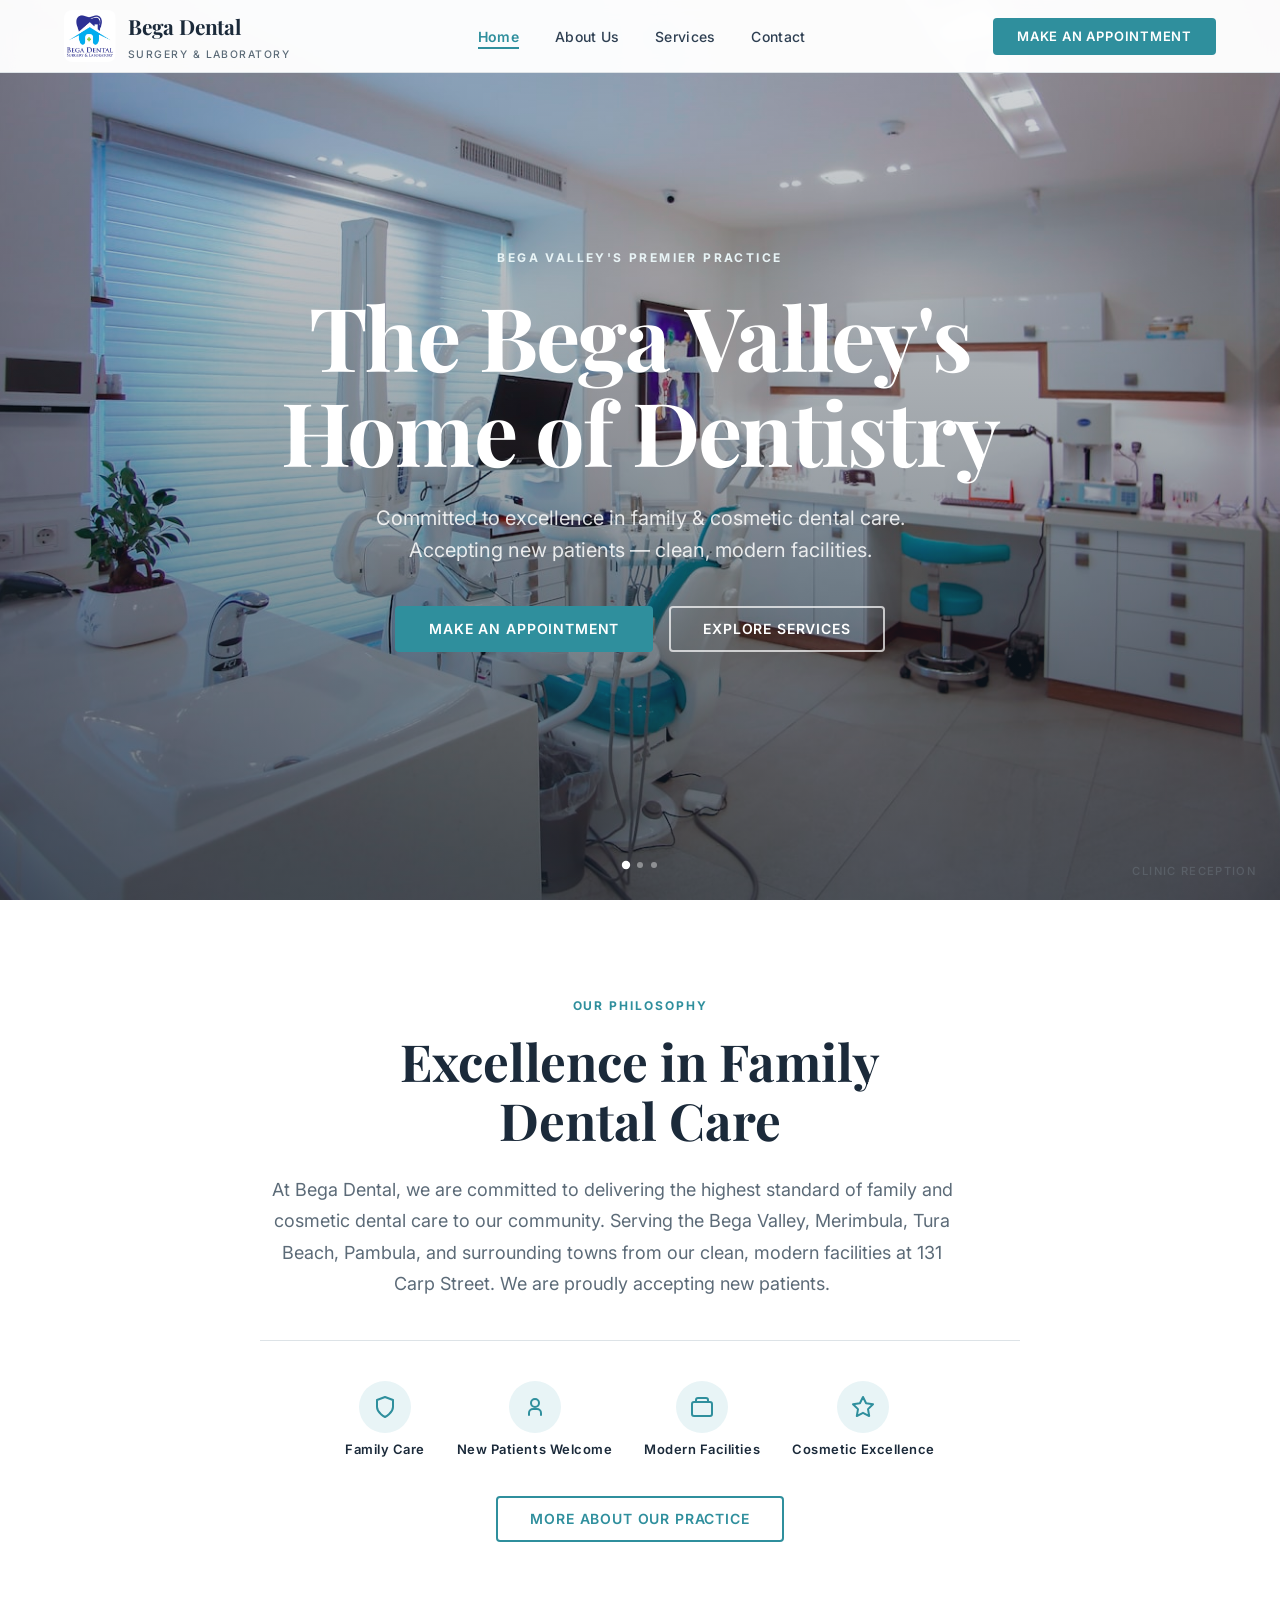
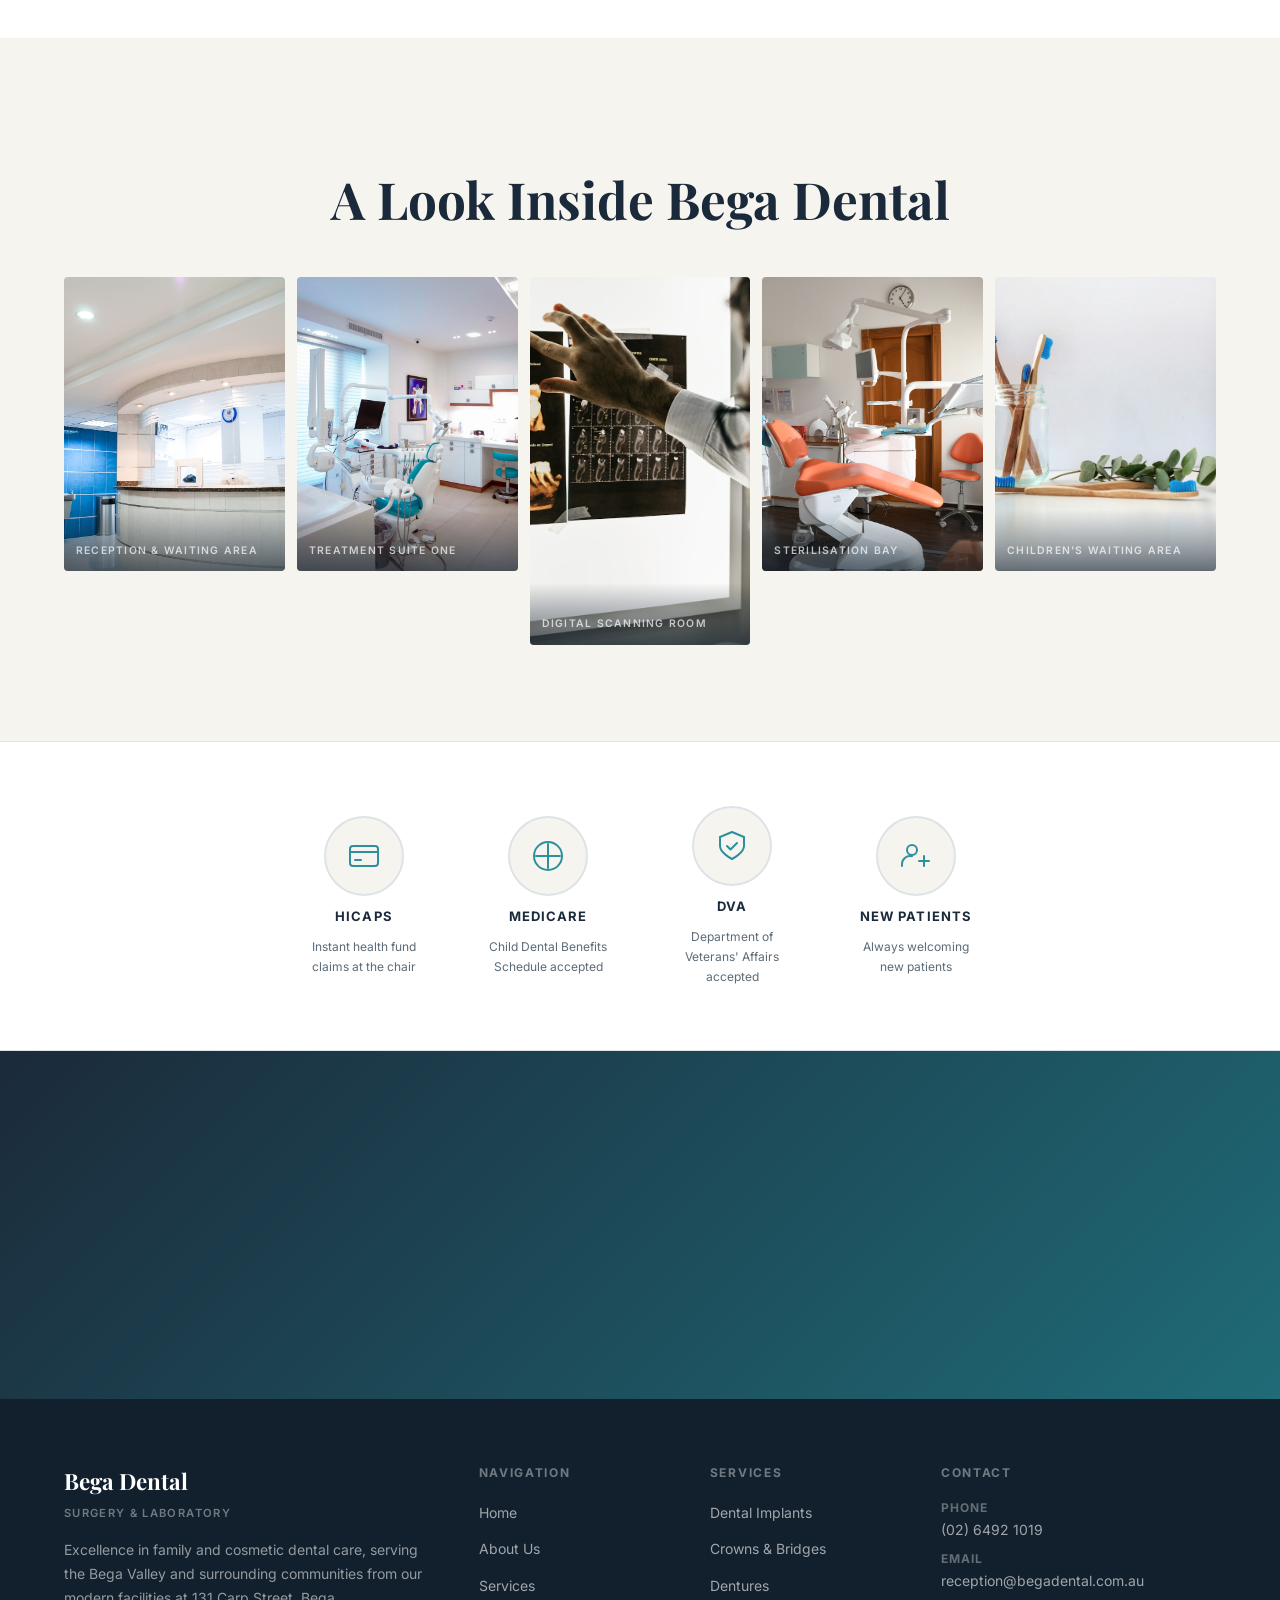
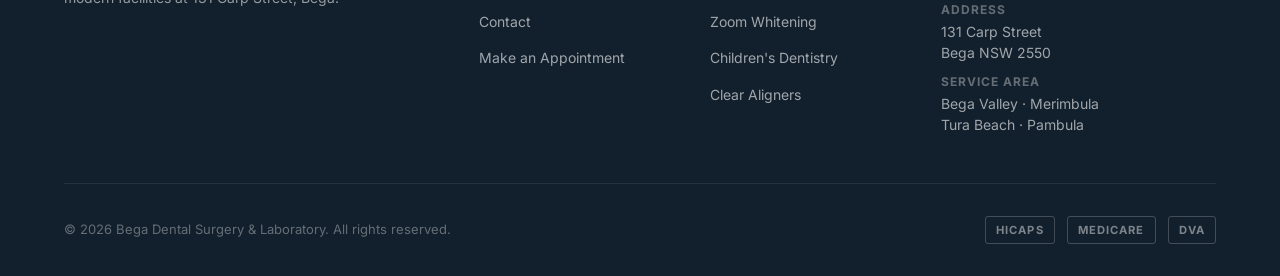
==== commit 2fec24cf: "Split into multi-page site: Home, About Us, Services, Contact - Home keeps hero, About/philosophy be" ====
--- a/index.html
+++ b/index.html
@@ -20,7 +20,7 @@
   <nav id="site-nav" aria-label="Main navigation">
     <div class="container">
       <div class="nav-inner">
-        <a href="#" class="nav-logo" aria-label="Bega Dental — home">
+        <a href="index.html" class="nav-logo" aria-label="Bega Dental — home">
           <img class="nav-logo-img" src="images/logo.jpg" alt="Bega Dental Surgery &amp; Laboratory logo" width="52" height="52">
           <span class="nav-logo-text">
             <span class="nav-logo-name">Bega Dental</span>
@@ -29,13 +29,13 @@
         </a>
 
         <ul class="nav-links" role="list">
-          <li><a href="#">Home</a></li>
-          <li><a href="#mission">About</a></li>
-          <li><a href="#services">Services</a></li>
-          <li><a href="#contact">Contact</a></li>
+          <li><a href="index.html" aria-current="page">Home</a></li>
+          <li><a href="about.html">About Us</a></li>
+          <li><a href="services.html">Services</a></li>
+          <li><a href="contact.html">Contact</a></li>
         </ul>
 
-        <a href="#contact" class="btn btn-primary nav-cta">Make an Appointment</a>
+        <a href="contact.html" class="btn btn-primary nav-cta">Make an Appointment</a>
 
         <button
           class="nav-hamburger"
@@ -50,11 +50,11 @@
       </div>
 
       <div class="nav-mobile" id="mobile-menu" role="navigation" aria-label="Mobile navigation">
-        <a href="#">Home</a>
-        <a href="#mission">About</a>
-        <a href="#services">Services</a>
-        <a href="#contact">Contact</a>
-        <a href="#contact" class="btn btn-primary" style="margin-top:8px;text-align:center;">Make an Appointment</a>
+        <a href="index.html" aria-current="page">Home</a>
+        <a href="about.html">About Us</a>
+        <a href="services.html">Services</a>
+        <a href="contact.html">Contact</a>
+        <a href="contact.html" class="btn btn-primary" style="margin-top:8px;text-align:center;">Make an Appointment</a>
       </div>
     </div>
   </nav>
@@ -98,8 +98,8 @@
           Accepting new patients — clean, modern facilities.
         </p>
         <div class="hero-ctas">
-          <a href="#contact" class="btn btn-primary">Make an Appointment</a>
-          <a href="#services" class="btn btn-secondary">Explore Services</a>
+          <a href="contact.html" class="btn btn-primary">Make an Appointment</a>
+          <a href="services.html" class="btn btn-secondary">Explore Services</a>
         </div>
       </div>
 
@@ -112,7 +112,7 @@
     </section>
 
     <!-- ========================================================
-         MISSION BEAT
+         ABOUT / MISSION BEAT  (stays on Home)
          ======================================================== -->
     <section id="mission" aria-labelledby="mission-title">
       <div class="container">
@@ -169,215 +169,16 @@
             </div>
 
           </div>
+
+          <div class="reveal" style="margin-top:36px;">
+            <a href="about.html" class="btn btn-outline">More About Our Practice</a>
+          </div>
         </div>
       </div>
     </section>
 
     <!-- ========================================================
-         SERVICES GRID
-         ======================================================== -->
-    <section id="services" aria-labelledby="services-title">
-      <div class="container">
-
-        <header class="services-header">
-          <p class="section-label reveal">What We Offer</p>
-          <h2 class="section-title reveal" id="services-title">Comprehensive Dental Services</h2>
-          <p class="section-body reveal">
-            From routine family check-ups to advanced cosmetic and restorative procedures,
-            we offer the full spectrum of dental care under one roof.
-          </p>
-        </header>
-
-        <div class="services-grid" role="list">
-
-          <article class="service-card reveal reveal-delay-1" data-service="implants" role="listitem">
-            <div class="service-img" aria-hidden="true">
-              <div class="service-img-bg"></div>
-              <span class="service-img-label">Dental implants</span>
-            </div>
-            <div class="service-body">
-              <h3 class="service-name">Dental Implants</h3>
-              <p class="service-desc">A titanium fixture placed into the jawbone to replace missing teeth — restoring your natural smile, chewing function, and preserving the jawbone.</p>
-            </div>
-          </article>
-
-          <article class="service-card reveal reveal-delay-2" data-service="crowns" role="listitem">
-            <div class="service-img" aria-hidden="true">
-              <div class="service-img-bg"></div>
-              <span class="service-img-label">Crowns &amp; bridges</span>
-            </div>
-            <div class="service-body">
-              <h3 class="service-name">Crowns &amp; Bridges</h3>
-              <p class="service-desc">Caps and bridges that protect weakened teeth, replace large fillings, restore fractures, and hide discolouration — permanently cemented for lasting results.</p>
-            </div>
-          </article>
-
-          <article class="service-card reveal reveal-delay-3" data-service="cosmetic" role="listitem">
-            <div class="service-img" aria-hidden="true">
-              <div class="service-img-bg"></div>
-              <span class="service-img-label">Cosmetic dentistry</span>
-            </div>
-            <div class="service-body">
-              <h3 class="service-name">Cosmetic Dentistry</h3>
-              <p class="service-desc">Expert cosmetic treatments to enhance your smile. We create personalised treatment plans tailored to your aesthetic goals and budget.</p>
-            </div>
-          </article>
-
-          <article class="service-card reveal reveal-delay-4" data-service="children" role="listitem">
-            <div class="service-img" aria-hidden="true">
-              <div class="service-img-bg"></div>
-              <span class="service-img-label">Children's dentistry</span>
-            </div>
-            <div class="service-body">
-              <h3 class="service-name">Children's Dentistry</h3>
-              <p class="service-desc">Fun, pain-free check-ups in a welcoming environment — building healthy dental habits from an early age for Bega Valley families.</p>
-            </div>
-          </article>
-
-          <article class="service-card reveal reveal-delay-1" data-service="dentures" role="listitem">
-            <div class="service-img" aria-hidden="true">
-              <div class="service-img-bg"></div>
-              <span class="service-img-label">Dentures</span>
-            </div>
-            <div class="service-body">
-              <h3 class="service-name">Dentures</h3>
-              <p class="service-desc">Partial, complete, or implant-supported dentures that improve aesthetics, restore chewing function, and protect your remaining teeth.</p>
-            </div>
-          </article>
-
-          <article class="service-card reveal reveal-delay-2" data-service="aligners" role="listitem">
-            <div class="service-img" aria-hidden="true">
-              <div class="service-img-bg"></div>
-              <span class="service-img-label">Clear aligners</span>
-            </div>
-            <div class="service-body">
-              <h3 class="service-name">Clear Aligners</h3>
-              <p class="service-desc">Discreet, removable aligners for minor tooth corrections — a virtually invisible path to a straighter, more confident smile.</p>
-            </div>
-          </article>
-
-          <article class="service-card reveal reveal-delay-3" data-service="whitening" role="listitem">
-            <div class="service-img" aria-hidden="true">
-              <div class="service-img-bg"></div>
-              <span class="service-img-label">Zoom whitening</span>
-            </div>
-            <div class="service-body">
-              <h3 class="service-name">Philips Zoom Whitening</h3>
-              <p class="service-desc">Professional in-chair whitening that brightens your smile by up to eight shades in a single visit — enamel-safe, clinically proven.</p>
-            </div>
-          </article>
-
-          <article class="service-card reveal reveal-delay-4" data-service="trios" role="listitem">
-            <div class="service-img" aria-hidden="true">
-              <div class="service-img-bg"></div>
-              <span class="service-img-label">3D scanning technology</span>
-            </div>
-            <div class="service-body">
-              <h3 class="service-name">Trios 3D Scanner</h3>
-              <p class="service-desc">Our digital Trios 3D scanner replaces physical impressions — more comfort, better accuracy, faster results for implants, aligners, and restorations.</p>
-            </div>
-          </article>
-
-        </div>
-
-      </div>
-    </section>
-
-    <!-- ========================================================
-         FEATURE MODULES
-         ======================================================== -->
-    <section id="features" aria-labelledby="features-title">
-      <div class="container">
-
-        <header class="features-intro">
-          <p class="section-label reveal">Modern Care</p>
-          <h2 class="section-title reveal" id="features-title">Technology &amp; Comfort, Together</h2>
-          <p class="section-body reveal">
-            We combine the latest dental technology with a calm, patient-centred
-            environment so every visit is as comfortable as it is effective.
-          </p>
-        </header>
-
-        <!-- Feature 1 — Trios 3D Scanner -->
-        <div class="feature-module reveal">
-          <div class="feature-img-wrap">
-            <div class="feature-img-placeholder" aria-label="Trios 3D digital scanner in use">
-              <span class="feature-img-caption">Trios 3D digital scanning suite</span>
-            </div>
-          </div>
-          <div class="feature-text">
-            <p class="section-label">Advanced Technology</p>
-            <h3 class="section-title">Trios 3D Digital Scanner</h3>
-            <p class="section-body">
-              Say goodbye to uncomfortable physical impressions. Our Trios 3D scanner
-              captures a precise digital model of your teeth in minutes — improving
-              comfort, accuracy, and turnaround for implants, crowns, bridges, and aligners.
-            </p>
-            <ul class="feature-list">
-              <li>No messy impression material</li>
-              <li>Higher accuracy than traditional moulds</li>
-              <li>Faster lab turnaround times</li>
-              <li>Full digital workflow for implants &amp; restorations</li>
-            </ul>
-            <a href="#contact" class="btn btn-outline">Ask About 3D Scanning</a>
-          </div>
-        </div>
-
-        <!-- Feature 2 — Philips Zoom (reversed) -->
-        <div class="feature-module reverse reveal">
-          <div class="feature-img-wrap">
-            <div class="feature-img-placeholder" aria-label="Philips Zoom whitening treatment in progress">
-              <span class="feature-img-caption">Philips Zoom in-chair whitening</span>
-            </div>
-          </div>
-          <div class="feature-text">
-            <p class="section-label">Cosmetic Excellence</p>
-            <h3 class="section-title">Philips Zoom Whitening</h3>
-            <p class="section-body">
-              Our Philips Zoom in-chair whitening treatment delivers dramatic results in a
-              single appointment — brightening your smile up to eight shades while keeping
-              your enamel safe.
-            </p>
-            <ul class="feature-list">
-              <li>Up to 8 shades whiter in one visit</li>
-              <li>Clinically proven enamel-safe formula</li>
-              <li>Immediate, long-lasting results</li>
-              <li>Custom take-home maintenance kit available</li>
-            </ul>
-            <a href="#contact" class="btn btn-outline">Book a Whitening Consultation</a>
-          </div>
-        </div>
-
-        <!-- Feature 3 — Modern facilities -->
-        <div class="feature-module reveal">
-          <div class="feature-img-wrap">
-            <div class="feature-img-placeholder" aria-label="Modern Bega Dental treatment room interior">
-              <span class="feature-img-caption">Modern treatment room</span>
-            </div>
-          </div>
-          <div class="feature-text">
-            <p class="section-label">Your Comfort First</p>
-            <h3 class="section-title">Clean, Modern Facilities</h3>
-            <p class="section-body">
-              From the moment you arrive, Bega Dental is designed to put you at ease.
-              Our clean, purpose-built clinic creates a calm environment for every patient
-              — whether it's a routine check-up or a complex restoration.
-            </p>
-            <ul class="feature-list">
-              <li>Relaxed, welcoming reception area</li>
-              <li>Modern, fully equipped treatment rooms</li>
-              <li>Family and children-friendly environment</li>
-              <li>HICAPS, Medicare, and DVA accepted</li>
-            </ul>
-            <a href="#contact" class="btn btn-outline">Make an Appointment</a>
-          </div>
-        </div>
-
-      </div>
-    </section>
-
-    <!-- ========================================================
-         GALLERY STRIP
+         GALLERY STRIP — Our Practice (stays on Home)
          ======================================================== -->
     <section id="gallery" aria-labelledby="gallery-title">
       <div class="container">
@@ -431,7 +232,6 @@
 
           <div class="trust-item">
             <div class="trust-badge-wrap" aria-hidden="true">
-              <!-- HICAPS icon: card reader / tap-to-pay -->
               <svg viewBox="0 0 36 36" fill="none" stroke="#2f8f9d" stroke-width="2" stroke-linecap="round" stroke-linejoin="round">
                 <rect x="4" y="8" width="28" height="20" rx="3"/>
                 <line x1="4" y1="14" x2="32" y2="14"/>
@@ -444,7 +244,6 @@
 
           <div class="trust-item">
             <div class="trust-badge-wrap" aria-hidden="true">
-              <!-- Medicare: cross / care -->
               <svg viewBox="0 0 36 36" fill="none" stroke="#2f8f9d" stroke-width="2" stroke-linecap="round" stroke-linejoin="round">
                 <path d="M18 6v24M6 18h24"/>
                 <circle cx="18" cy="18" r="14"/>
@@ -456,7 +255,6 @@
 
           <div class="trust-item">
             <div class="trust-badge-wrap" aria-hidden="true">
-              <!-- DVA: shield -->
               <svg viewBox="0 0 36 36" fill="none" stroke="#2f8f9d" stroke-width="2" stroke-linecap="round" stroke-linejoin="round">
                 <path d="M18 4l12 5v9c0 7-12 13-12 13S6 25 6 18V9L18 4z"/>
                 <polyline points="13 18 16.5 21.5 23 15"/>
@@ -468,7 +266,6 @@
 
           <div class="trust-item">
             <div class="trust-badge-wrap" aria-hidden="true">
-              <!-- New patients: user-plus -->
               <svg viewBox="0 0 36 36" fill="none" stroke="#2f8f9d" stroke-width="2" stroke-linecap="round" stroke-linejoin="round">
                 <circle cx="14" cy="12" r="5"/>
                 <path d="M4 28v-2a8 8 0 0 1 10-7.7"/>
@@ -486,175 +283,21 @@
     </section>
 
     <!-- ========================================================
-         CONTACT / APPOINTMENT
+         CTA BAND
          ======================================================== -->
-    <section id="contact" aria-labelledby="contact-title">
+    <section class="cta-band" aria-labelledby="home-cta-title">
       <div class="container">
-
-        <div class="contact-grid">
-
-          <!-- Left: info + map -->
-          <div class="contact-info reveal">
-            <p class="section-label">Get in Touch</p>
-            <h2 class="section-title" id="contact-title">
-              Book Your Appointment Today
-            </h2>
-            <p class="section-body">
-              Ready to take the next step towards a healthier, more confident smile?
-              We'd love to welcome you to Bega Dental. Serving the Bega Valley and
-              surrounding communities — including Merimbula, Tura Beach, and Pambula.
-            </p>
-
-            <div class="contact-details">
-
-              <div class="contact-detail">
-                <div class="contact-detail-icon" aria-hidden="true">
-                  <svg viewBox="0 0 24 24" fill="none" stroke-width="2" stroke-linecap="round" stroke-linejoin="round">
-                    <path d="M22 16.92v3a2 2 0 0 1-2.18 2 19.79 19.79 0 0 1-8.63-3.07 19.5 19.5 0 0 1-6-6 19.79 19.79 0 0 1-3.07-8.67A2 2 0 0 1 4.11 2h3a2 2 0 0 1 2 1.72 12.84 12.84 0 0 0 .7 2.81 2 2 0 0 1-.45 2.11L8.09 9.91a16 16 0 0 0 6 6l1.27-1.27a2 2 0 0 1 2.11-.45 12.84 12.84 0 0 0 2.81.7A2 2 0 0 1 22 16.92z"/>
-                  </svg>
-                </div>
-                <div class="contact-detail-text">
-                  <strong>Phone</strong>
-                  <a href="tel:0264921019">(02) 6492 1019</a>
-                </div>
-              </div>
-
-              <div class="contact-detail">
-                <div class="contact-detail-icon" aria-hidden="true">
-                  <svg viewBox="0 0 24 24" fill="none" stroke-width="2" stroke-linecap="round" stroke-linejoin="round">
-                    <path d="M4 4h16c1.1 0 2 .9 2 2v12c0 1.1-.9 2-2 2H4c-1.1 0-2-.9-2-2V6c0-1.1.9-2 2-2z"/>
-                    <polyline points="22,6 12,13 2,6"/>
-                  </svg>
-                </div>
-                <div class="contact-detail-text">
-                  <strong>Email</strong>
-                  <a href="mailto:reception@begadental.com.au">reception@begadental.com.au</a>
-                </div>
-              </div>
-
-              <div class="contact-detail">
-                <div class="contact-detail-icon" aria-hidden="true">
-                  <svg viewBox="0 0 24 24" fill="none" stroke-width="2" stroke-linecap="round" stroke-linejoin="round">
-                    <path d="M21 10c0 7-9 13-9 13s-9-6-9-13a9 9 0 0 1 18 0z"/>
-                    <circle cx="12" cy="10" r="3"/>
-                  </svg>
-                </div>
-                <div class="contact-detail-text">
-                  <strong>Address</strong>
-                  <span>131 Carp Street, Bega NSW 2550</span>
-                </div>
-              </div>
-
-              <div class="contact-detail">
-                <div class="contact-detail-icon" aria-hidden="true">
-                  <svg viewBox="0 0 24 24" fill="none" stroke-width="2" stroke-linecap="round" stroke-linejoin="round">
-                    <circle cx="12" cy="12" r="10"/>
-                    <polyline points="12 6 12 12 16 14"/>
-                  </svg>
-                </div>
-                <div class="contact-detail-text">
-                  <strong>Service Area</strong>
-                  <span>Bega Valley, Merimbula, Tura Beach, Pambula &amp; surrounding towns</span>
-                </div>
-              </div>
-
-            </div>
-
-            <div class="map-embed">
-              <iframe
-                title="Map showing Bega Dental at 131 Carp Street, Bega NSW 2550"
-                src="https://maps.google.com/maps?q=131%20Carp%20Street%2C%20Bega%20NSW%202550&z=15&output=embed"
-                loading="lazy"
-                referrerpolicy="no-referrer-when-downgrade"
-                allowfullscreen></iframe>
-            </div>
-          </div>
-
-          <!-- Right: appointment form -->
-          <div class="appt-form-wrap reveal reveal-delay-2">
-            <div class="appt-form" role="region" aria-label="Appointment enquiry form">
-              <h3 class="appt-form-title">Request an Appointment</h3>
-
-              <form id="appt-form" novalidate>
-
-                <div class="form-row">
-                  <div class="form-group">
-                    <label for="f-first">First name <span aria-hidden="true">*</span></label>
-                    <input type="text" id="f-first" name="first_name" placeholder="Jane" required autocomplete="given-name">
-                  </div>
-                  <div class="form-group">
-                    <label for="f-last">Last name <span aria-hidden="true">*</span></label>
-                    <input type="text" id="f-last" name="last_name" placeholder="Smith" required autocomplete="family-name">
-                  </div>
-                </div>
-
-                <div class="form-group">
-                  <label for="f-phone">Phone <span aria-hidden="true">*</span></label>
-                  <input type="tel" id="f-phone" name="phone" placeholder="(02) 0000 0000" required autocomplete="tel">
-                </div>
-
-                <div class="form-group">
-                  <label for="f-email">Email address <span aria-hidden="true">*</span></label>
-                  <input type="email" id="f-email" name="email" placeholder="jane@example.com" required autocomplete="email">
-                </div>
-
-                <div class="form-row">
-                  <div class="form-group">
-                    <label for="f-date">Preferred date</label>
-                    <input type="date" id="f-date" name="preferred_date">
-                  </div>
-                  <div class="form-group">
-                    <label for="f-time">Preferred time</label>
-                    <select id="f-time" name="preferred_time">
-                      <option value="">Any time</option>
-                      <option value="morning">Morning (8am–12pm)</option>
-                      <option value="afternoon">Afternoon (12pm–5pm)</option>
-                    </select>
-                  </div>
-                </div>
-
-                <div class="form-group">
-                  <label for="f-service">Service of interest</label>
-                  <select id="f-service" name="service">
-                    <option value="">Select a service (optional)</option>
-                    <option>General Check-up &amp; Clean</option>
-                    <option>Dental Implants</option>
-                    <option>Crowns &amp; Bridges</option>
-                    <option>Dentures</option>
-                    <option>Philips Zoom Whitening</option>
-                    <option>Children's Dentistry</option>
-                    <option>Clear Aligners</option>
-                    <option>Trios 3D Scanning</option>
-                    <option>Other</option>
-                  </select>
-                </div>
-
-                <button type="submit" class="btn btn-primary form-submit">
-                  Send Enquiry
-                </button>
-
-                <p class="form-note">
-                  We will contact you within one business day to confirm your appointment.
-                  For urgent enquiries, please call us directly on
-                  <a href="tel:0264921019" style="color:var(--accent);">(02) 6492 1019</a>.
-                </p>
-
-              </form>
-
-              <div class="form-success" id="form-success" aria-live="polite">
-                <svg viewBox="0 0 24 24" fill="none" stroke-width="2" stroke-linecap="round" stroke-linejoin="round" aria-hidden="true">
-                  <path d="M22 11.08V12a10 10 0 1 1-5.93-9.14"/>
-                  <polyline points="22 4 12 14.01 9 11.01"/>
-                </svg>
-                <h3>Enquiry Received</h3>
-                <p>Thank you — we'll be in touch within one business day to confirm your appointment.</p>
-              </div>
-
-            </div>
-          </div>
-
-        </div>
-
+        <div class="cta-band-inner reveal">
+          <h2 id="home-cta-title">Ready for a Healthier, Brighter Smile?</h2>
+          <p>
+            Whether it's a routine check-up or a full smile makeover, our team is
+            here to help. Book your appointment at Bega Dental today.
+          </p>
+          <div class="cta-band-actions">
+            <a href="contact.html" class="btn btn-primary">Make an Appointment</a>
+            <a href="services.html" class="btn btn-secondary">View Our Services</a>
+          </div>
+        </div>
       </div>
     </section>
 
@@ -681,23 +324,23 @@
         <div>
           <h3 class="footer-heading">Navigation</h3>
           <ul class="footer-links" role="list">
-            <li><a href="#">Home</a></li>
-            <li><a href="#mission">About Us</a></li>
-            <li><a href="#services">Services</a></li>
-            <li><a href="#contact">Contact</a></li>
-            <li><a href="#contact">Make an Appointment</a></li>
+            <li><a href="index.html">Home</a></li>
+            <li><a href="about.html">About Us</a></li>
+            <li><a href="services.html">Services</a></li>
+            <li><a href="contact.html">Contact</a></li>
+            <li><a href="contact.html">Make an Appointment</a></li>
           </ul>
         </div>
 
         <div>
           <h3 class="footer-heading">Services</h3>
           <ul class="footer-links" role="list">
-            <li><a href="#services">Dental Implants</a></li>
-            <li><a href="#services">Crowns &amp; Bridges</a></li>
-            <li><a href="#services">Dentures</a></li>
-            <li><a href="#services">Zoom Whitening</a></li>
-            <li><a href="#services">Children's Dentistry</a></li>
-            <li><a href="#services">Clear Aligners</a></li>
+            <li><a href="services.html">Dental Implants</a></li>
+            <li><a href="services.html">Crowns &amp; Bridges</a></li>
+            <li><a href="services.html">Dentures</a></li>
+            <li><a href="services.html">Zoom Whitening</a></li>
+            <li><a href="services.html">Children's Dentistry</a></li>
+            <li><a href="services.html">Clear Aligners</a></li>
           </ul>
         </div>
 
@@ -739,7 +382,6 @@
     </div>
   </footer>
 
-  <!-- Hidden accessible element for screen readers -->
   <style>
     .sr-only {
       position: absolute;
--- a/styles.css
+++ b/styles.css
@@ -259,6 +259,21 @@
   width: 100%;
 }
 
+/* Active page in the nav */
+.nav-links a[aria-current="page"] {
+  color: var(--accent);
+  font-weight: 600;
+}
+
+.nav-links a[aria-current="page"]::after {
+  width: 100%;
+}
+
+.nav-mobile a[aria-current="page"] {
+  color: var(--accent);
+  font-weight: 600;
+}
+
 .nav-cta {
   padding: 10px 22px;
   font-size: 0.8125rem;
@@ -1395,3 +1410,196 @@
 .skip-link:focus {
   top: 0;
 }
+
+/* ============================================================
+   INTERIOR PAGE HEADER (banner for About / Services / Contact)
+   ============================================================ */
+.page-header {
+  position: relative;
+  padding: 150px 0 70px;
+  background-size: cover;
+  background-position: center;
+  background-repeat: no-repeat;
+  overflow: hidden;
+}
+
+.page-header::before {
+  content: '';
+  position: absolute;
+  inset: 0;
+  background: linear-gradient(135deg, rgba(18,32,45,0.82) 0%, rgba(31,107,119,0.72) 100%);
+}
+
+.page-header .container {
+  position: relative;
+  z-index: 1;
+}
+
+.page-header .page-eyebrow {
+  font-size: 0.7rem;
+  font-weight: 600;
+  letter-spacing: 0.18em;
+  text-transform: uppercase;
+  color: rgba(255,255,255,0.75);
+  margin-bottom: 14px;
+}
+
+.page-header h1 {
+  font-family: var(--serif);
+  font-weight: 700;
+  color: #fff;
+  font-size: clamp(2rem, 5vw, 3.2rem);
+  line-height: 1.1;
+  letter-spacing: -0.01em;
+}
+
+.page-header .page-lead {
+  margin-top: 18px;
+  max-width: 640px;
+  color: rgba(255,255,255,0.9);
+  font-size: 1.05rem;
+  line-height: 1.6;
+}
+
+.page-header .page-breadcrumb {
+  margin-top: 20px;
+  font-size: 0.8rem;
+  color: rgba(255,255,255,0.7);
+}
+
+.page-header .page-breadcrumb a { color: rgba(255,255,255,0.9); }
+.page-header .page-breadcrumb a:hover { color: #fff; }
+
+/* Background images per interior page */
+.page-header.ph-about    { background-image: url("images/img14.jpg"); }
+.page-header.ph-services { background-image: url("images/img03.jpg"); }
+.page-header.ph-contact  { background-image: url("images/img09.jpg"); }
+
+/* ============================================================
+   CTA BAND (bottom-of-page prompt to book)
+   ============================================================ */
+.cta-band {
+  background: linear-gradient(135deg, var(--ink) 0%, var(--accent-deep) 100%);
+  color: #fff;
+  text-align: center;
+}
+
+.cta-band .cta-band-inner {
+  padding: 72px 0;
+}
+
+.cta-band h2 {
+  font-family: var(--serif);
+  font-weight: 700;
+  color: #fff;
+  font-size: clamp(1.6rem, 3.5vw, 2.4rem);
+  margin-bottom: 14px;
+}
+
+.cta-band p {
+  color: rgba(255,255,255,0.85);
+  max-width: 560px;
+  margin: 0 auto 28px;
+  font-size: 1.02rem;
+  line-height: 1.6;
+}
+
+.cta-band .cta-band-actions {
+  display: flex;
+  gap: 14px;
+  justify-content: center;
+  flex-wrap: wrap;
+}
+
+.cta-band .btn-secondary {
+  border-color: rgba(255,255,255,0.6);
+  color: #fff;
+}
+
+.cta-band .btn-secondary:hover {
+  background: rgba(255,255,255,0.12);
+  border-color: #fff;
+}
+
+/* ============================================================
+   ABOUT PAGE — team + prose blocks
+   ============================================================ */
+.about-prose {
+  max-width: 760px;
+}
+
+.about-prose p {
+  color: var(--ink-light);
+  font-size: 1.05rem;
+  line-height: 1.75;
+  margin-bottom: 20px;
+}
+
+.team-grid {
+  display: grid;
+  grid-template-columns: repeat(2, 1fr);
+  gap: 28px;
+  margin-top: 40px;
+}
+
+.team-card {
+  background: #fff;
+  border: 1px solid var(--border);
+  border-radius: var(--radius-lg);
+  overflow: hidden;
+  box-shadow: 0 4px 24px rgba(27,42,58,0.06);
+}
+
+.team-card-img {
+  height: 240px;
+  background-size: cover;
+  background-position: center top;
+}
+
+.team-card-body { padding: 24px; }
+
+.team-card-name {
+  font-family: var(--serif);
+  font-size: 1.25rem;
+  font-weight: 700;
+  color: var(--ink);
+  margin-bottom: 4px;
+}
+
+.team-card-role {
+  font-size: 0.78rem;
+  font-weight: 600;
+  letter-spacing: 0.1em;
+  text-transform: uppercase;
+  color: var(--accent);
+  margin-bottom: 12px;
+}
+
+.team-card-desc {
+  color: var(--ink-light);
+  font-size: 0.95rem;
+  line-height: 1.65;
+}
+
+.staff-list {
+  display: flex;
+  flex-wrap: wrap;
+  gap: 14px;
+  margin-top: 24px;
+  list-style: none;
+  padding: 0;
+}
+
+.staff-list li {
+  background: var(--bg-soft);
+  border: 1px solid var(--border);
+  border-radius: 999px;
+  padding: 10px 22px;
+  font-weight: 600;
+  color: var(--ink);
+  font-size: 0.95rem;
+}
+
+@media (max-width: 640px) {
+  .team-grid { grid-template-columns: 1fr; }
+}
